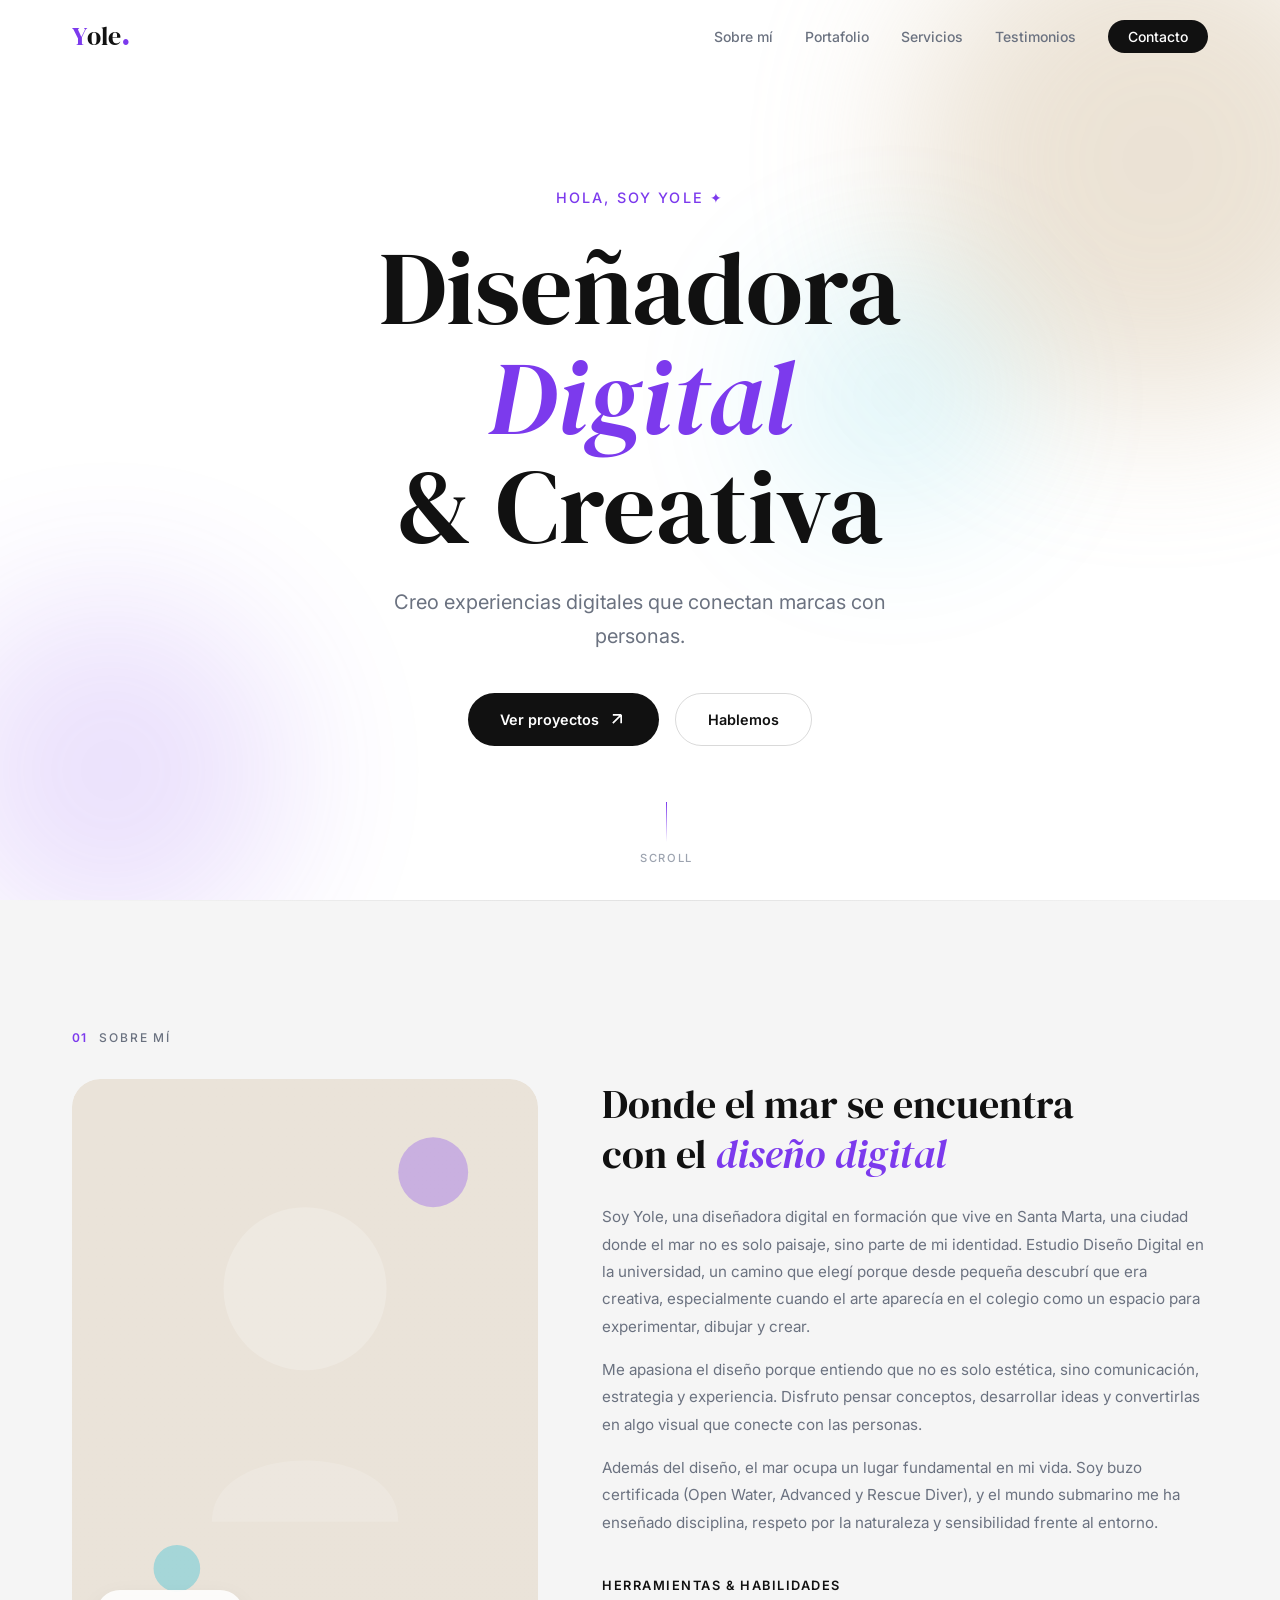
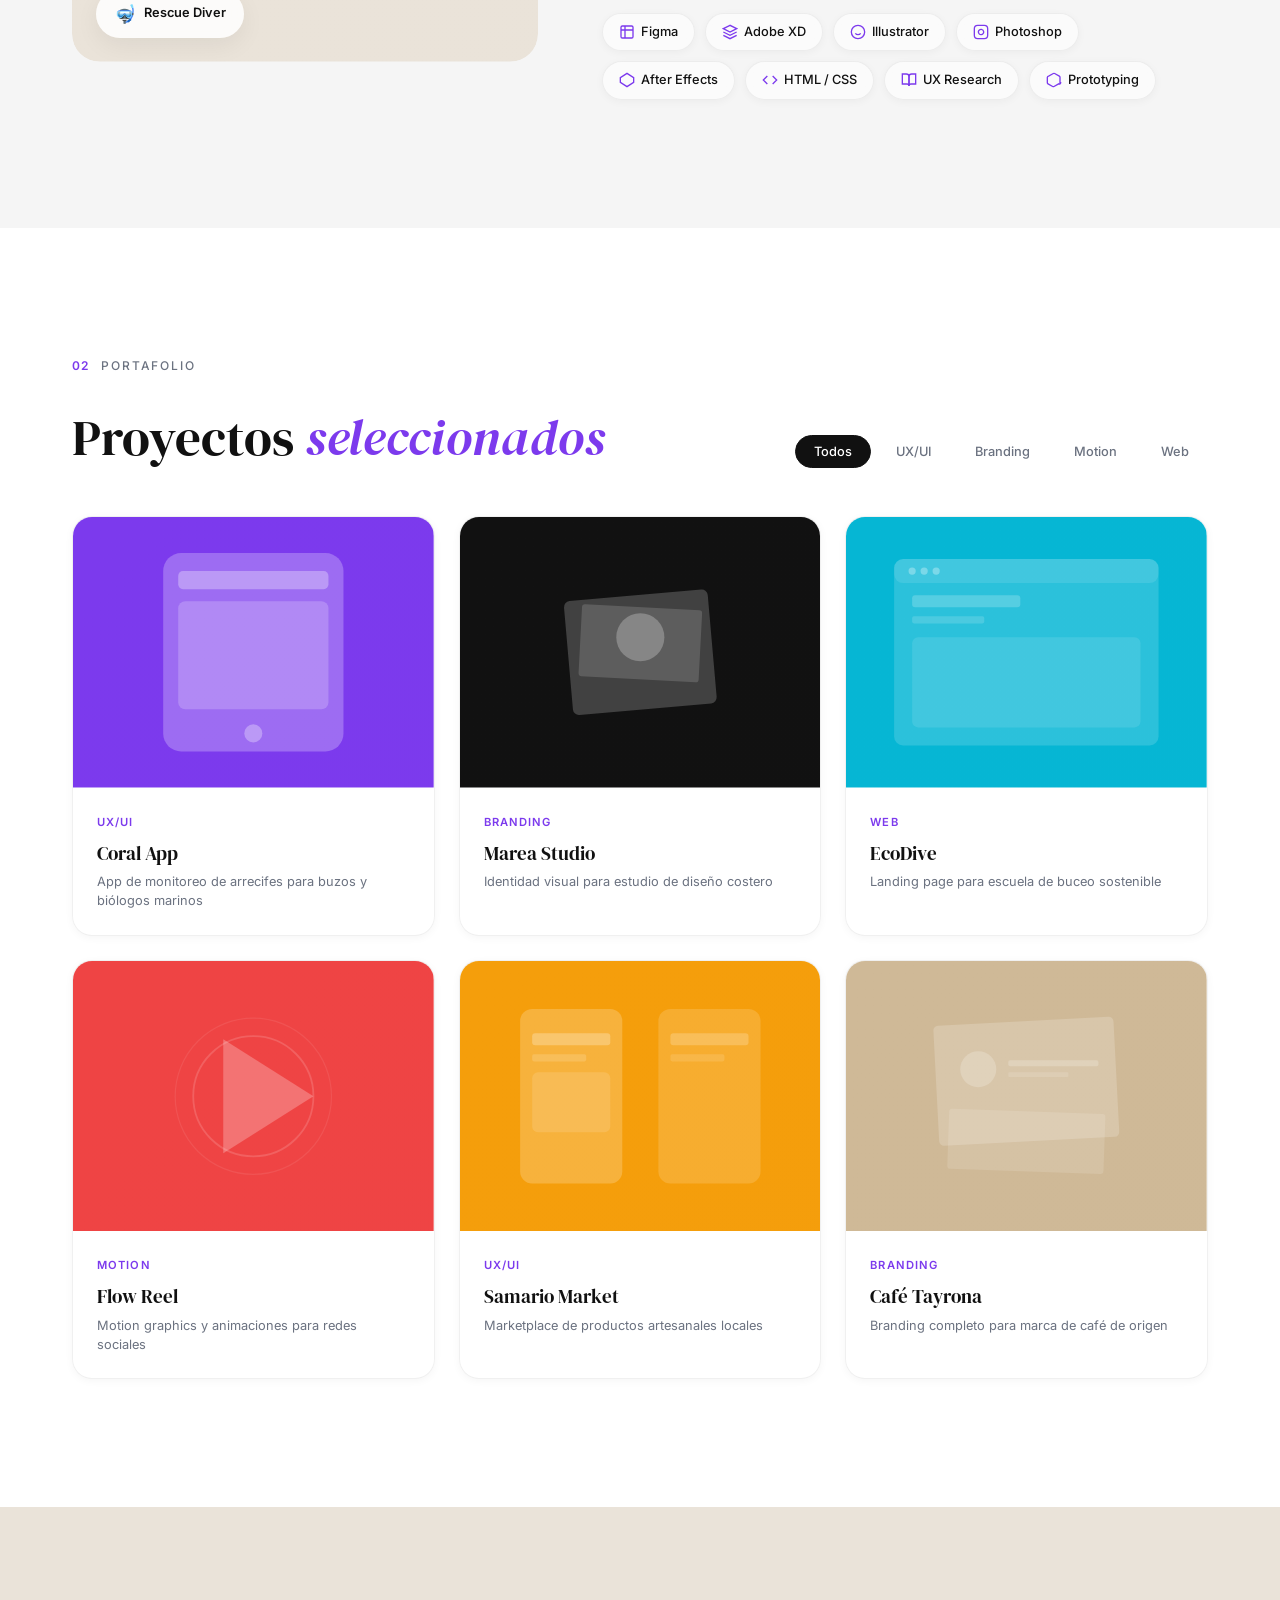
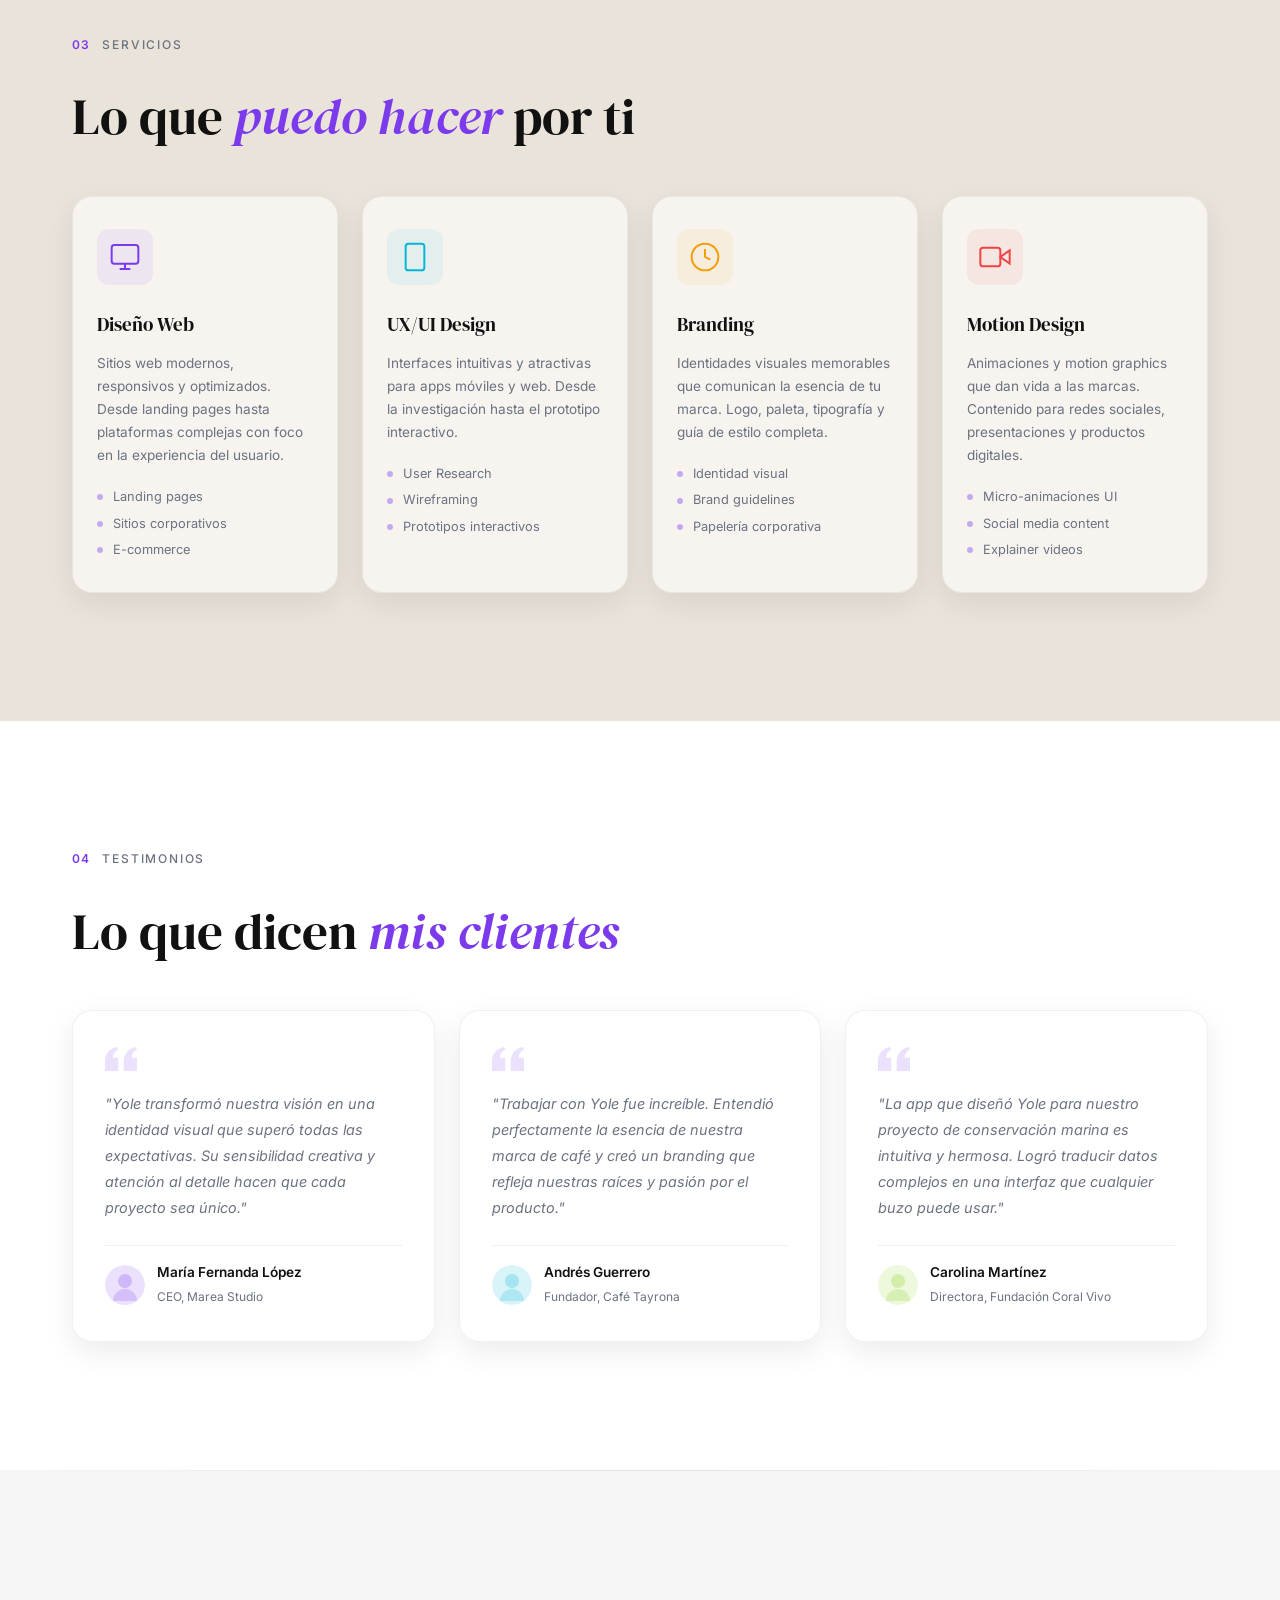
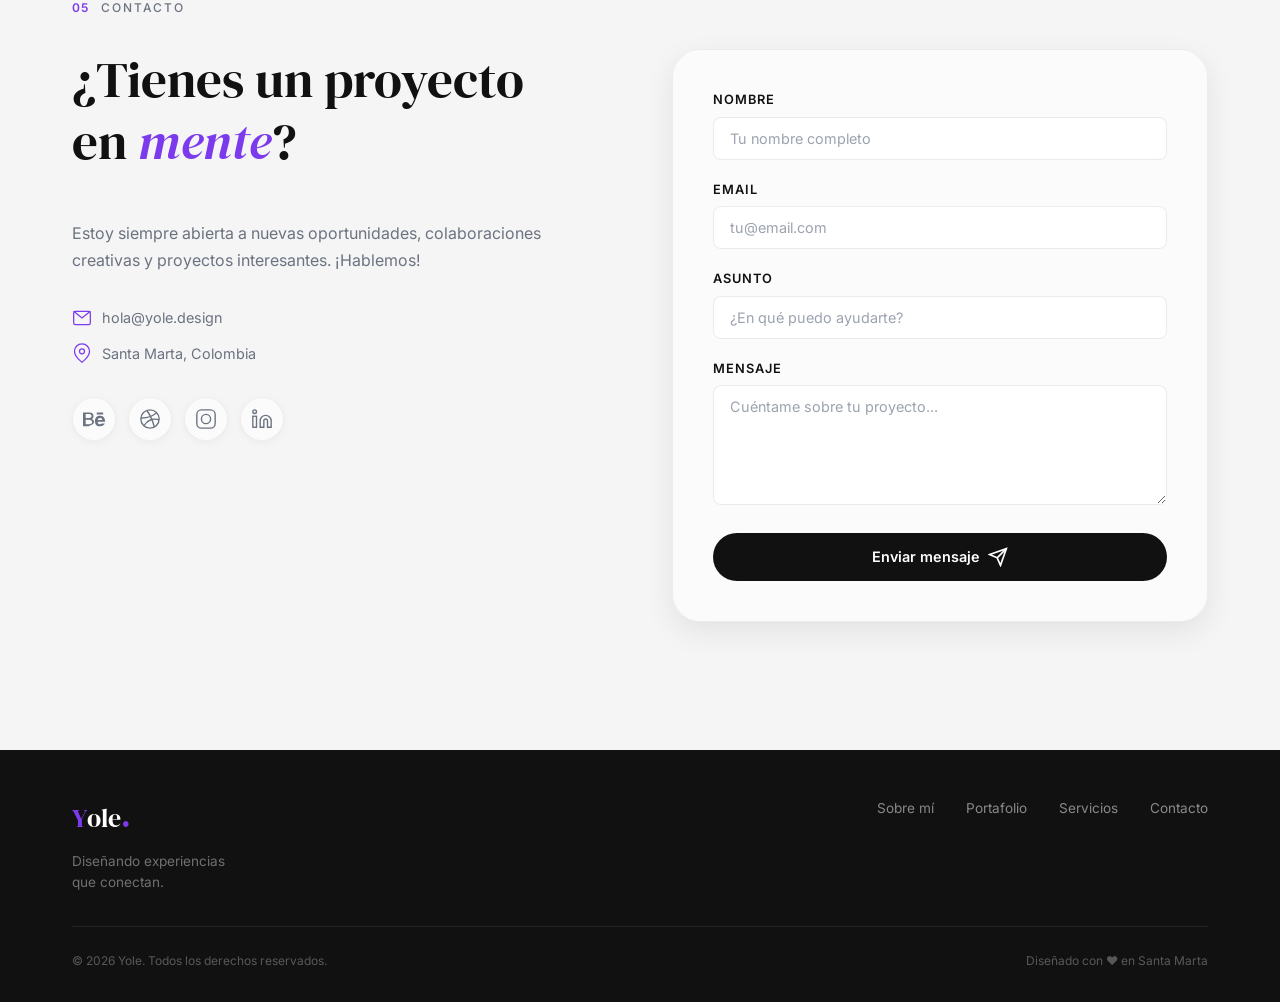
==== portafolio 3/index.html @ dc4aaaba "first commit" ====
<!DOCTYPE html>
<html lang="es">
<head>
  <meta charset="UTF-8" />
  <meta name="viewport" content="width=device-width, initial-scale=1.0" />
  <title>Yole — Diseñadora Digital | Portafolio</title>
  <meta name="description" content="Portafolio de Yole, diseñadora digital especializada en UX/UI, branding, diseño web y productos digitales. Basada en Santa Marta, Colombia." />
  <meta name="keywords" content="diseño digital, UX/UI, branding, diseño web, portafolio, Santa Marta" />
  <meta name="author" content="Yole" />
  <meta property="og:title" content="Yole — Diseñadora Digital" />
  <meta property="og:description" content="Portafolio de diseño digital: UX/UI, branding, web y productos digitales." />
  <meta property="og:type" content="website" />

  <!-- Google Fonts -->
  <link rel="preconnect" href="https://fonts.googleapis.com" />
  <link rel="preconnect" href="https://fonts.gstatic.com" crossorigin />
  <link href="https://fonts.googleapis.com/css2?family=DM+Serif+Display:ital@0;1&family=Inter:wght@300;400;500;600;700&display=swap" rel="stylesheet" />

  <link rel="stylesheet" href="styles.css" />
</head>
<body>

  <!-- ===== NAVBAR ===== -->
  <nav class="navbar" id="navbar">
    <div class="nav-container">
      <a href="#hero" class="nav-logo">
        <span class="logo-y">Y</span><span class="logo-rest">ole</span><span class="logo-dot">.</span>
      </a>
      <ul class="nav-links" id="navLinks">
        <li><a href="#about" class="nav-link" data-section="about">Sobre mí</a></li>
        <li><a href="#portfolio" class="nav-link" data-section="portfolio">Portafolio</a></li>
        <li><a href="#services" class="nav-link" data-section="services">Servicios</a></li>
        <li><a href="#testimonials" class="nav-link" data-section="testimonials">Testimonios</a></li>
        <li><a href="#contact" class="nav-link nav-link--cta" data-section="contact">Contacto</a></li>
      </ul>
      <button class="nav-toggle" id="navToggle" aria-label="Abrir menú">
        <span></span><span></span><span></span>
      </button>
    </div>
  </nav>

  <!-- ===== HERO ===== -->
  <section class="hero" id="hero">
    <div class="hero-bg-shapes">
      <div class="hero-shape hero-shape--1"></div>
      <div class="hero-shape hero-shape--2"></div>
      <div class="hero-shape hero-shape--3"></div>
    </div>
    <div class="hero-content">
      <p class="hero-greeting reveal-up">Hola, soy Yole ✦</p>
      <h1 class="hero-title">
        <span class="hero-line reveal-up" style="--delay: 0.1s">Diseñadora</span>
        <span class="hero-line hero-line--accent reveal-up" style="--delay: 0.25s">Digital</span>
        <span class="hero-line reveal-up" style="--delay: 0.4s">& Creativa</span>
      </h1>
      <p class="hero-tagline reveal-up" style="--delay: 0.55s">Creo experiencias digitales que conectan marcas con personas.</p>
      <div class="hero-actions reveal-up" style="--delay: 0.7s">
        <a href="#portfolio" class="btn btn--primary">
          <span>Ver proyectos</span>
          <svg width="20" height="20" viewBox="0 0 24 24" fill="none" stroke="currentColor" stroke-width="2"><path d="M7 17L17 7M17 7H7M17 7V17"/></svg>
        </a>
        <a href="#contact" class="btn btn--ghost">Hablemos</a>
      </div>
    </div>
    <div class="hero-scroll-indicator reveal-up" style="--delay: 1s">
      <div class="scroll-line"></div>
      <span>Scroll</span>
    </div>
  </section>

  <!-- ===== ABOUT ===== -->
  <section class="about" id="about">
    <div class="container">
      <div class="section-label reveal-up">
        <span class="label-number">01</span>
        <span class="label-text">Sobre mí</span>
      </div>
      <div class="about-grid">
        <div class="about-visual reveal-up">
          <div class="about-image-frame">
            <div class="about-image-placeholder">
              <!-- SVG avatar placeholder -->
              <svg viewBox="0 0 400 500" fill="none" xmlns="http://www.w3.org/2000/svg">
                <rect width="400" height="500" rx="20" fill="url(#aboutGrad)"/>
                <circle cx="200" cy="180" r="70" fill="rgba(255,255,255,0.2)"/>
                <path d="M120 380 C120 310, 280 310, 280 380" fill="rgba(255,255,255,0.15)"/>
                <circle cx="310" cy="80" r="30" fill="rgba(124,58,237,0.3)"/>
                <circle cx="90" cy="420" r="20" fill="rgba(6,182,212,0.3)"/>
                <defs>
                  <linearGradient id="aboutGrad" x1="0" y1="0" x2="400" y2="500">
                    <stop offset="0%" stop-color="#EAE3D9"/>
                    <stop offset="100%" stop-color="#CFB997"/>
                  </linearGradient>
                </defs>
              </svg>
            </div>
            <div class="about-image-badge">
              <span class="badge-icon">🤿</span>
              <span class="badge-text">Rescue Diver</span>
            </div>
          </div>
        </div>
        <div class="about-content">
          <h2 class="about-title reveal-up">
            Donde el mar se encuentra<br/>con el <em>diseño digital</em>
          </h2>
          <div class="about-bio reveal-up">
            <p>Soy Yole, una diseñadora digital en formación que vive en Santa Marta, una ciudad donde el mar no es solo paisaje, sino parte de mi identidad. Estudio Diseño Digital en la universidad, un camino que elegí porque desde pequeña descubrí que era creativa, especialmente cuando el arte aparecía en el colegio como un espacio para experimentar, dibujar y crear.</p>
            <p>Me apasiona el diseño porque entiendo que no es solo estética, sino comunicación, estrategia y experiencia. Disfruto pensar conceptos, desarrollar ideas y convertirlas en algo visual que conecte con las personas.</p>
            <p>Además del diseño, el mar ocupa un lugar fundamental en mi vida. Soy buzo certificada (Open Water, Advanced y Rescue Diver), y el mundo submarino me ha enseñado disciplina, respeto por la naturaleza y sensibilidad frente al entorno.</p>
          </div>
          <div class="about-skills reveal-up">
            <h3 class="skills-title">Herramientas & Habilidades</h3>
            <div class="skills-grid">
              <div class="skill-chip">
                <svg width="18" height="18" viewBox="0 0 24 24" fill="none" stroke="currentColor" stroke-width="2"><rect x="3" y="3" width="18" height="18" rx="2"/><path d="M9 3v18M3 9h18"/></svg>
                Figma
              </div>
              <div class="skill-chip">
                <svg width="18" height="18" viewBox="0 0 24 24" fill="none" stroke="currentColor" stroke-width="2"><path d="M12 2L2 7l10 5 10-5-10-5zM2 17l10 5 10-5M2 12l10 5 10-5"/></svg>
                Adobe XD
              </div>
              <div class="skill-chip">
                <svg width="18" height="18" viewBox="0 0 24 24" fill="none" stroke="currentColor" stroke-width="2"><circle cx="12" cy="12" r="10"/><path d="M8 14s1.5 2 4 2 4-2 4-2"/><line x1="9" y1="9" x2="9.01" y2="9"/><line x1="15" y1="9" x2="15.01" y2="9"/></svg>
                Illustrator
              </div>
              <div class="skill-chip">
                <svg width="18" height="18" viewBox="0 0 24 24" fill="none" stroke="currentColor" stroke-width="2"><rect x="2" y="2" width="20" height="20" rx="5"/><path d="M16 11.37A4 4 0 1112.63 8 4 4 0 0116 11.37z"/></svg>
                Photoshop
              </div>
              <div class="skill-chip">
                <svg width="18" height="18" viewBox="0 0 24 24" fill="none" stroke="currentColor" stroke-width="2"><polygon points="12 2 22 8.5 22 15.5 12 22 2 15.5 2 8.5 12 2"/></svg>
                After Effects
              </div>
              <div class="skill-chip">
                <svg width="18" height="18" viewBox="0 0 24 24" fill="none" stroke="currentColor" stroke-width="2"><polyline points="16 18 22 12 16 6"/><polyline points="8 6 2 12 8 18"/></svg>
                HTML / CSS
              </div>
              <div class="skill-chip">
                <svg width="18" height="18" viewBox="0 0 24 24" fill="none" stroke="currentColor" stroke-width="2"><path d="M2 3h6a4 4 0 014 4v14a3 3 0 00-3-3H2z"/><path d="M22 3h-6a4 4 0 00-4 4v14a3 3 0 013-3h7z"/></svg>
                UX Research
              </div>
              <div class="skill-chip">
                <svg width="18" height="18" viewBox="0 0 24 24" fill="none" stroke="currentColor" stroke-width="2"><path d="M21 16V8a2 2 0 00-1-1.73l-7-4a2 2 0 00-2 0l-7 4A2 2 0 002 8v8a2 2 0 001 1.73l7 4a2 2 0 002 0l7-4A2 2 0 0022 16z"/></svg>
                Prototyping
              </div>
            </div>
          </div>
        </div>
      </div>
    </div>
  </section>

  <!-- ===== PORTFOLIO ===== -->
  <section class="portfolio" id="portfolio">
    <div class="container">
      <div class="section-label reveal-up">
        <span class="label-number">02</span>
        <span class="label-text">Portafolio</span>
      </div>
      <div class="portfolio-header reveal-up">
        <h2 class="section-title">Proyectos <em>seleccionados</em></h2>
        <div class="portfolio-filters">
          <button class="filter-btn active" data-filter="all">Todos</button>
          <button class="filter-btn" data-filter="uxui">UX/UI</button>
          <button class="filter-btn" data-filter="branding">Branding</button>
          <button class="filter-btn" data-filter="motion">Motion</button>
          <button class="filter-btn" data-filter="web">Web</button>
        </div>
      </div>
      <div class="portfolio-grid" id="portfolioGrid">

        <!-- Project 1 -->
        <article class="project-card reveal-up" data-category="uxui">
          <div class="project-thumbnail">
            <svg viewBox="0 0 600 450" fill="none" xmlns="http://www.w3.org/2000/svg" class="project-svg">
              <rect width="600" height="450" fill="url(#p1)"/>
              <rect x="150" y="60" width="300" height="330" rx="30" fill="rgba(255,255,255,0.25)"/>
              <rect x="175" y="90" width="250" height="30" rx="8" fill="rgba(255,255,255,0.3)"/>
              <rect x="175" y="140" width="250" height="180" rx="12" fill="rgba(255,255,255,0.2)"/>
              <circle cx="300" cy="360" r="15" fill="rgba(255,255,255,0.3)"/>
              <defs><linearGradient id="p1" x1="0" y1="0" x2="600" y2="450"><stop offset="0%" stop-color="#7C3AED"/><stop offset="100%" stop-color="#06B6D4"/></linearGradient></defs>
            </svg>
            <div class="project-overlay">
              <a href="#" class="project-cta">
                <span>Ver proyecto</span>
                <svg width="20" height="20" viewBox="0 0 24 24" fill="none" stroke="currentColor" stroke-width="2"><path d="M7 17L17 7M17 7H7M17 7V17"/></svg>
              </a>
            </div>
          </div>
          <div class="project-info">
            <span class="project-category">UX/UI</span>
            <h3 class="project-title">Coral App</h3>
            <p class="project-desc">App de monitoreo de arrecifes para buzos y biólogos marinos</p>
          </div>
        </article>

        <!-- Project 2 -->
        <article class="project-card reveal-up" data-category="branding" style="--delay: 0.1s">
          <div class="project-thumbnail">
            <svg viewBox="0 0 600 450" fill="none" xmlns="http://www.w3.org/2000/svg" class="project-svg">
              <rect width="600" height="450" fill="url(#p2)"/>
              <rect x="180" y="130" width="240" height="190" rx="10" fill="rgba(255,255,255,0.2)" transform="rotate(-5 300 225)"/>
              <rect x="200" y="150" width="200" height="120" rx="5" fill="rgba(255,255,255,0.15)" transform="rotate(3 300 210)"/>
              <circle cx="300" cy="200" r="40" fill="rgba(255,255,255,0.25)"/>
              <defs><linearGradient id="p2" x1="0" y1="0" x2="600" y2="450"><stop offset="0%" stop-color="#111111"/><stop offset="100%" stop-color="#4a3a6b"/></linearGradient></defs>
            </svg>
            <div class="project-overlay">
              <a href="#" class="project-cta">
                <span>Ver proyecto</span>
                <svg width="20" height="20" viewBox="0 0 24 24" fill="none" stroke="currentColor" stroke-width="2"><path d="M7 17L17 7M17 7H7M17 7V17"/></svg>
              </a>
            </div>
          </div>
          <div class="project-info">
            <span class="project-category">Branding</span>
            <h3 class="project-title">Marea Studio</h3>
            <p class="project-desc">Identidad visual para estudio de diseño costero</p>
          </div>
        </article>

        <!-- Project 3 -->
        <article class="project-card reveal-up" data-category="web" style="--delay: 0.2s">
          <div class="project-thumbnail">
            <svg viewBox="0 0 600 450" fill="none" xmlns="http://www.w3.org/2000/svg" class="project-svg">
              <rect width="600" height="450" fill="url(#p3)"/>
              <rect x="80" y="70" width="440" height="310" rx="15" fill="rgba(255,255,255,0.15)"/>
              <rect x="80" y="70" width="440" height="40" rx="15" fill="rgba(255,255,255,0.1)"/>
              <circle cx="110" cy="90" r="6" fill="rgba(255,255,255,0.3)"/>
              <circle cx="130" cy="90" r="6" fill="rgba(255,255,255,0.3)"/>
              <circle cx="150" cy="90" r="6" fill="rgba(255,255,255,0.3)"/>
              <rect x="110" y="130" width="180" height="20" rx="5" fill="rgba(255,255,255,0.2)"/>
              <rect x="110" y="165" width="120" height="12" rx="3" fill="rgba(255,255,255,0.15)"/>
              <rect x="110" y="200" width="380" height="150" rx="10" fill="rgba(255,255,255,0.1)"/>
              <defs><linearGradient id="p3" x1="0" y1="0" x2="600" y2="450"><stop offset="0%" stop-color="#06B6D4"/><stop offset="100%" stop-color="#84CC16"/></linearGradient></defs>
            </svg>
            <div class="project-overlay">
              <a href="#" class="project-cta">
                <span>Ver proyecto</span>
                <svg width="20" height="20" viewBox="0 0 24 24" fill="none" stroke="currentColor" stroke-width="2"><path d="M7 17L17 7M17 7H7M17 7V17"/></svg>
              </a>
            </div>
          </div>
          <div class="project-info">
            <span class="project-category">Web</span>
            <h3 class="project-title">EcoDive</h3>
            <p class="project-desc">Landing page para escuela de buceo sostenible</p>
          </div>
        </article>

        <!-- Project 4 -->
        <article class="project-card reveal-up" data-category="motion">
          <div class="project-thumbnail">
            <svg viewBox="0 0 600 450" fill="none" xmlns="http://www.w3.org/2000/svg" class="project-svg">
              <rect width="600" height="450" fill="url(#p4)"/>
              <polygon points="250,130 250,320 400,225" fill="rgba(255,255,255,0.25)"/>
              <circle cx="300" cy="225" r="100" stroke="rgba(255,255,255,0.15)" stroke-width="3" fill="none"/>
              <circle cx="300" cy="225" r="130" stroke="rgba(255,255,255,0.08)" stroke-width="2" fill="none"/>
              <defs><linearGradient id="p4" x1="0" y1="0" x2="600" y2="450"><stop offset="0%" stop-color="#EF4444"/><stop offset="100%" stop-color="#7C3AED"/></linearGradient></defs>
            </svg>
            <div class="project-overlay">
              <a href="#" class="project-cta">
                <span>Ver proyecto</span>
                <svg width="20" height="20" viewBox="0 0 24 24" fill="none" stroke="currentColor" stroke-width="2"><path d="M7 17L17 7M17 7H7M17 7V17"/></svg>
              </a>
            </div>
          </div>
          <div class="project-info">
            <span class="project-category">Motion</span>
            <h3 class="project-title">Flow Reel</h3>
            <p class="project-desc">Motion graphics y animaciones para redes sociales</p>
          </div>
        </article>

        <!-- Project 5 -->
        <article class="project-card reveal-up" data-category="uxui" style="--delay: 0.1s">
          <div class="project-thumbnail">
            <svg viewBox="0 0 600 450" fill="none" xmlns="http://www.w3.org/2000/svg" class="project-svg">
              <rect width="600" height="450" fill="url(#p5)"/>
              <rect x="100" y="80" width="170" height="290" rx="20" fill="rgba(255,255,255,0.2)"/>
              <rect x="330" y="80" width="170" height="290" rx="20" fill="rgba(255,255,255,0.15)"/>
              <rect x="120" y="120" width="130" height="20" rx="5" fill="rgba(255,255,255,0.25)"/>
              <rect x="120" y="155" width="90" height="12" rx="3" fill="rgba(255,255,255,0.15)"/>
              <rect x="120" y="185" width="130" height="100" rx="10" fill="rgba(255,255,255,0.12)"/>
              <rect x="350" y="120" width="130" height="20" rx="5" fill="rgba(255,255,255,0.2)"/>
              <rect x="350" y="155" width="90" height="12" rx="3" fill="rgba(255,255,255,0.12)"/>
              <defs><linearGradient id="p5" x1="0" y1="0" x2="600" y2="450"><stop offset="0%" stop-color="#F59E0B"/><stop offset="100%" stop-color="#7C3AED"/></linearGradient></defs>
            </svg>
            <div class="project-overlay">
              <a href="#" class="project-cta">
                <span>Ver proyecto</span>
                <svg width="20" height="20" viewBox="0 0 24 24" fill="none" stroke="currentColor" stroke-width="2"><path d="M7 17L17 7M17 7H7M17 7V17"/></svg>
              </a>
            </div>
          </div>
          <div class="project-info">
            <span class="project-category">UX/UI</span>
            <h3 class="project-title">Samario Market</h3>
            <p class="project-desc">Marketplace de productos artesanales locales</p>
          </div>
        </article>

        <!-- Project 6 -->
        <article class="project-card reveal-up" data-category="branding" style="--delay: 0.2s">
          <div class="project-thumbnail">
            <svg viewBox="0 0 600 450" fill="none" xmlns="http://www.w3.org/2000/svg" class="project-svg">
              <rect width="600" height="450" fill="url(#p6)"/>
              <rect x="150" y="100" width="300" height="200" rx="8" fill="rgba(255,255,255,0.18)" transform="rotate(-3 300 200)"/>
              <rect x="170" y="250" width="260" height="100" rx="5" fill="rgba(255,255,255,0.12)" transform="rotate(2 300 300)"/>
              <circle cx="220" cy="180" r="30" fill="rgba(255,255,255,0.2)"/>
              <rect x="270" y="165" width="150" height="10" rx="3" fill="rgba(255,255,255,0.2)"/>
              <rect x="270" y="185" width="100" height="8" rx="2" fill="rgba(255,255,255,0.12)"/>
              <defs><linearGradient id="p6" x1="0" y1="0" x2="600" y2="450"><stop offset="0%" stop-color="#CFB997"/><stop offset="100%" stop-color="#8B6F47"/></linearGradient></defs>
            </svg>
            <div class="project-overlay">
              <a href="#" class="project-cta">
                <span>Ver proyecto</span>
                <svg width="20" height="20" viewBox="0 0 24 24" fill="none" stroke="currentColor" stroke-width="2"><path d="M7 17L17 7M17 7H7M17 7V17"/></svg>
              </a>
            </div>
          </div>
          <div class="project-info">
            <span class="project-category">Branding</span>
            <h3 class="project-title">Café Tayrona</h3>
            <p class="project-desc">Branding completo para marca de café de origen</p>
          </div>
        </article>

      </div>
    </div>
  </section>

  <!-- ===== SERVICES ===== -->
  <section class="services" id="services">
    <div class="container">
      <div class="section-label reveal-up">
        <span class="label-number">03</span>
        <span class="label-text">Servicios</span>
      </div>
      <h2 class="section-title reveal-up">Lo que <em>puedo hacer</em> por ti</h2>
      <div class="services-grid">

        <div class="service-card reveal-up">
          <div class="service-icon">
            <svg width="32" height="32" viewBox="0 0 24 24" fill="none" stroke="currentColor" stroke-width="1.5">
              <rect x="2" y="3" width="20" height="14" rx="2"/>
              <path d="M8 21h8M12 17v4"/>
            </svg>
          </div>
          <h3 class="service-title">Diseño Web</h3>
          <p class="service-desc">Sitios web modernos, responsivos y optimizados. Desde landing pages hasta plataformas complejas con foco en la experiencia del usuario.</p>
          <ul class="service-list">
            <li>Landing pages</li>
            <li>Sitios corporativos</li>
            <li>E-commerce</li>
          </ul>
        </div>

        <div class="service-card reveal-up" style="--delay: 0.1s">
          <div class="service-icon service-icon--accent2">
            <svg width="32" height="32" viewBox="0 0 24 24" fill="none" stroke="currentColor" stroke-width="1.5">
              <rect x="5" y="2" width="14" height="20" rx="2"/>
              <line x1="12" y1="18" x2="12.01" y2="18"/>
            </svg>
          </div>
          <h3 class="service-title">UX/UI Design</h3>
          <p class="service-desc">Interfaces intuitivas y atractivas para apps móviles y web. Desde la investigación hasta el prototipo interactivo.</p>
          <ul class="service-list">
            <li>User Research</li>
            <li>Wireframing</li>
            <li>Prototipos interactivos</li>
          </ul>
        </div>

        <div class="service-card reveal-up" style="--delay: 0.2s">
          <div class="service-icon service-icon--accent3">
            <svg width="32" height="32" viewBox="0 0 24 24" fill="none" stroke="currentColor" stroke-width="1.5">
              <circle cx="12" cy="12" r="10"/>
              <path d="M12 6v6l4 2"/>
            </svg>
          </div>
          <h3 class="service-title">Branding</h3>
          <p class="service-desc">Identidades visuales memorables que comunican la esencia de tu marca. Logo, paleta, tipografía y guía de estilo completa.</p>
          <ul class="service-list">
            <li>Identidad visual</li>
            <li>Brand guidelines</li>
            <li>Papelería corporativa</li>
          </ul>
        </div>

        <div class="service-card reveal-up" style="--delay: 0.3s">
          <div class="service-icon service-icon--accent4">
            <svg width="32" height="32" viewBox="0 0 24 24" fill="none" stroke="currentColor" stroke-width="1.5">
              <polygon points="23 7 16 12 23 17 23 7"/>
              <rect x="1" y="5" width="15" height="14" rx="2"/>
            </svg>
          </div>
          <h3 class="service-title">Motion Design</h3>
          <p class="service-desc">Animaciones y motion graphics que dan vida a las marcas. Contenido para redes sociales, presentaciones y productos digitales.</p>
          <ul class="service-list">
            <li>Micro-animaciones UI</li>
            <li>Social media content</li>
            <li>Explainer videos</li>
          </ul>
        </div>

      </div>
    </div>
  </section>

  <!-- ===== TESTIMONIALS ===== -->
  <section class="testimonials" id="testimonials">
    <div class="container">
      <div class="section-label reveal-up">
        <span class="label-number">04</span>
        <span class="label-text">Testimonios</span>
      </div>
      <h2 class="section-title reveal-up">Lo que dicen <em>mis clientes</em></h2>
      <div class="testimonials-grid">

        <div class="testimonial-card reveal-up">
          <div class="testimonial-quote">
            <svg width="32" height="32" viewBox="0 0 24 24" fill="currentColor" opacity="0.15"><path d="M14.017 21v-7.391c0-5.704 3.731-9.57 8.983-10.609l.995 2.151c-2.432.917-3.995 3.638-3.995 5.849h4v10h-9.983zm-14.017 0v-7.391c0-5.704 3.748-9.57 9-10.609l.996 2.151c-2.433.917-3.996 3.638-3.996 5.849h3.983v10h-9.983z"/></svg>
          </div>
          <p class="testimonial-text">"Yole transformó nuestra visión en una identidad visual que superó todas las expectativas. Su sensibilidad creativa y atención al detalle hacen que cada proyecto sea único."</p>
          <div class="testimonial-author">
            <div class="author-avatar">
              <svg viewBox="0 0 40 40" fill="none"><circle cx="20" cy="20" r="20" fill="#7C3AED" opacity="0.15"/><circle cx="20" cy="16" r="7" fill="#7C3AED" opacity="0.25"/><path d="M8 36c0-6.627 5.373-12 12-12s12 5.373 12 12" fill="#7C3AED" opacity="0.2"/></svg>
            </div>
            <div class="author-info">
              <span class="author-name">María Fernanda López</span>
              <span class="author-role">CEO, Marea Studio</span>
            </div>
          </div>
        </div>

        <div class="testimonial-card reveal-up" style="--delay: 0.1s">
          <div class="testimonial-quote">
            <svg width="32" height="32" viewBox="0 0 24 24" fill="currentColor" opacity="0.15"><path d="M14.017 21v-7.391c0-5.704 3.731-9.57 8.983-10.609l.995 2.151c-2.432.917-3.995 3.638-3.995 5.849h4v10h-9.983zm-14.017 0v-7.391c0-5.704 3.748-9.57 9-10.609l.996 2.151c-2.433.917-3.996 3.638-3.996 5.849h3.983v10h-9.983z"/></svg>
          </div>
          <p class="testimonial-text">"Trabajar con Yole fue increíble. Entendió perfectamente la esencia de nuestra marca de café y creó un branding que refleja nuestras raíces y pasión por el producto."</p>
          <div class="testimonial-author">
            <div class="author-avatar">
              <svg viewBox="0 0 40 40" fill="none"><circle cx="20" cy="20" r="20" fill="#06B6D4" opacity="0.15"/><circle cx="20" cy="16" r="7" fill="#06B6D4" opacity="0.25"/><path d="M8 36c0-6.627 5.373-12 12-12s12 5.373 12 12" fill="#06B6D4" opacity="0.2"/></svg>
            </div>
            <div class="author-info">
              <span class="author-name">Andrés Guerrero</span>
              <span class="author-role">Fundador, Café Tayrona</span>
            </div>
          </div>
        </div>

        <div class="testimonial-card reveal-up" style="--delay: 0.2s">
          <div class="testimonial-quote">
            <svg width="32" height="32" viewBox="0 0 24 24" fill="currentColor" opacity="0.15"><path d="M14.017 21v-7.391c0-5.704 3.731-9.57 8.983-10.609l.995 2.151c-2.432.917-3.995 3.638-3.995 5.849h4v10h-9.983zm-14.017 0v-7.391c0-5.704 3.748-9.57 9-10.609l.996 2.151c-2.433.917-3.996 3.638-3.996 5.849h3.983v10h-9.983z"/></svg>
          </div>
          <p class="testimonial-text">"La app que diseñó Yole para nuestro proyecto de conservación marina es intuitiva y hermosa. Logró traducir datos complejos en una interfaz que cualquier buzo puede usar."</p>
          <div class="testimonial-author">
            <div class="author-avatar">
              <svg viewBox="0 0 40 40" fill="none"><circle cx="20" cy="20" r="20" fill="#84CC16" opacity="0.15"/><circle cx="20" cy="16" r="7" fill="#84CC16" opacity="0.25"/><path d="M8 36c0-6.627 5.373-12 12-12s12 5.373 12 12" fill="#84CC16" opacity="0.2"/></svg>
            </div>
            <div class="author-info">
              <span class="author-name">Carolina Martínez</span>
              <span class="author-role">Directora, Fundación Coral Vivo</span>
            </div>
          </div>
        </div>

      </div>
    </div>
  </section>

  <!-- ===== CONTACT ===== -->
  <section class="contact" id="contact">
    <div class="container">
      <div class="section-label reveal-up">
        <span class="label-number">05</span>
        <span class="label-text">Contacto</span>
      </div>
      <div class="contact-grid">
        <div class="contact-info reveal-up">
          <h2 class="section-title">¿Tienes un proyecto<br/>en <em>mente</em>?</h2>
          <p class="contact-desc">Estoy siempre abierta a nuevas oportunidades, colaboraciones creativas y proyectos interesantes. ¡Hablemos!</p>
          <div class="contact-details">
            <a href="mailto:hola@yole.design" class="contact-link">
              <svg width="20" height="20" viewBox="0 0 24 24" fill="none" stroke="currentColor" stroke-width="1.5"><rect x="2" y="4" width="20" height="16" rx="2"/><path d="M22 4l-10 8L2 4"/></svg>
              hola@yole.design
            </a>
            <a href="#" class="contact-link">
              <svg width="20" height="20" viewBox="0 0 24 24" fill="none" stroke="currentColor" stroke-width="1.5"><path d="M21 10c0 7-9 13-9 13s-9-6-9-13a9 9 0 0118 0z"/><circle cx="12" cy="10" r="3"/></svg>
              Santa Marta, Colombia
            </a>
          </div>
          <div class="social-links">
            <!-- Behance -->
            <a href="#" class="social-link" aria-label="Behance">
              <svg width="22" height="22" viewBox="0 0 24 24" fill="currentColor"><path d="M22 7h-7V5h7v2zm1.726 10c-.442 1.297-2.029 3-5.101 3-3.074 0-5.564-1.729-5.564-5.675 0-3.91 2.325-5.92 5.466-5.92 3.082 0 4.964 1.782 5.375 4.426.078.506.109 1.188.095 2.14H15.97c.13 3.211 3.483 3.312 4.588 2.029h3.168zm-7.686-4h4.965c-.105-1.547-1.136-2.219-2.477-2.219-1.466 0-2.277.768-2.488 2.219zm-9.574 6.988H0V5.021h6.953c5.476.081 5.58 5.444 2.72 6.906 3.461 1.26 3.577 6.053-2.207 7.061zM2.914 11.01h3.7c3.752 0 3.631-4.463.143-4.463H2.914v4.463zm0 6.777h4.011c4.24 0 4.109-5.055-.143-5.055H2.914v5.055z"/></svg>
            </a>
            <!-- Dribbble -->
            <a href="#" class="social-link" aria-label="Dribbble">
              <svg width="22" height="22" viewBox="0 0 24 24" fill="none" stroke="currentColor" stroke-width="1.5"><circle cx="12" cy="12" r="10"/><path d="M8.56 2.75c4.37 6.03 6.02 9.42 8.03 17.72m2.54-15.38c-3.72 4.35-8.94 5.66-16.88 5.85m19.5 1.9c-3.5-.93-6.63-.82-8.94 0-2.58.92-5.01 2.86-7.44 6.32"/></svg>
            </a>
            <!-- Instagram -->
            <a href="#" class="social-link" aria-label="Instagram">
              <svg width="22" height="22" viewBox="0 0 24 24" fill="none" stroke="currentColor" stroke-width="1.5"><rect x="2" y="2" width="20" height="20" rx="5"/><circle cx="12" cy="12" r="5"/><line x1="17.5" y1="6.5" x2="17.51" y2="6.5"/></svg>
            </a>
            <!-- LinkedIn -->
            <a href="#" class="social-link" aria-label="LinkedIn">
              <svg width="22" height="22" viewBox="0 0 24 24" fill="none" stroke="currentColor" stroke-width="1.5"><path d="M16 8a6 6 0 016 6v7h-4v-7a2 2 0 00-2-2 2 2 0 00-2 2v7h-4v-7a6 6 0 016-6z"/><rect x="2" y="9" width="4" height="12"/><circle cx="4" cy="4" r="2"/></svg>
            </a>
          </div>
        </div>
        <form class="contact-form reveal-up" id="contactForm" style="--delay: 0.15s">
          <div class="form-group">
            <label for="formName" class="form-label">Nombre</label>
            <input type="text" id="formName" class="form-input" placeholder="Tu nombre completo" required />
          </div>
          <div class="form-group">
            <label for="formEmail" class="form-label">Email</label>
            <input type="email" id="formEmail" class="form-input" placeholder="tu@email.com" required />
          </div>
          <div class="form-group">
            <label for="formSubject" class="form-label">Asunto</label>
            <input type="text" id="formSubject" class="form-input" placeholder="¿En qué puedo ayudarte?" />
          </div>
          <div class="form-group">
            <label for="formMessage" class="form-label">Mensaje</label>
            <textarea id="formMessage" class="form-input form-textarea" placeholder="Cuéntame sobre tu proyecto..." rows="5" required></textarea>
          </div>
          <button type="submit" class="btn btn--primary btn--full">
            <span>Enviar mensaje</span>
            <svg width="20" height="20" viewBox="0 0 24 24" fill="none" stroke="currentColor" stroke-width="2"><line x1="22" y1="2" x2="11" y2="13"/><polygon points="22 2 15 22 11 13 2 9 22 2"/></svg>
          </button>
        </form>
      </div>
    </div>
  </section>

  <!-- ===== FOOTER ===== -->
  <footer class="footer">
    <div class="container">
      <div class="footer-content">
        <div class="footer-brand">
          <a href="#hero" class="nav-logo">
            <span class="logo-y">Y</span><span class="logo-rest">ole</span><span class="logo-dot">.</span>
          </a>
          <p class="footer-tagline">Diseñando experiencias<br/>que conectan.</p>
        </div>
        <div class="footer-nav">
          <a href="#about">Sobre mí</a>
          <a href="#portfolio">Portafolio</a>
          <a href="#services">Servicios</a>
          <a href="#contact">Contacto</a>
        </div>
      </div>
      <div class="footer-bottom">
        <p>&copy; 2026 Yole. Todos los derechos reservados.</p>
        <p>Diseñado con ♥ en Santa Marta</p>
      </div>
    </div>
  </footer>

  <script src="script.js"></script>
</body>
</html>
---- portafolio 3/styles.css ----
/* ============================================================
   YOLE — Portfolio CSS
   Premium light-mode design with deep beige base
   ============================================================ */

/* ── CSS Custom Properties (Design Tokens) ── */
:root {
  /* Colors — Base */
  --bg-primary: #FFFFFF;
  --bg-secondary: #F5F5F5;
  --bg-beige: #EAE3D9;
  --bg-beige-deep: #CFB997;

  /* Colors — Text */
  --text-primary: #111111;
  --text-secondary: #6B7280;
  --text-light: #9CA3AF;

  /* Colors — Accents */
  --accent-violet: #7C3AED;
  --accent-violet-light: rgba(124, 58, 237, 0.08);
  --accent-violet-medium: rgba(124, 58, 237, 0.15);
  --accent-cyan: #06B6D4;
  --accent-lime: #84CC16;

  /* Glassmorphism */
  --glass-bg: rgba(255, 255, 255, 0.6);
  --glass-blur: blur(10px);
  --glass-border: 1px solid rgba(0, 0, 0, 0.06);
  --glass-shadow: 0 10px 30px rgba(0, 0, 0, 0.08);

  /* Shadows */
  --shadow-sm: 0 2px 8px rgba(0, 0, 0, 0.04);
  --shadow-md: 0 8px 24px rgba(0, 0, 0, 0.06);
  --shadow-lg: 0 20px 50px rgba(0, 0, 0, 0.1);
  --shadow-xl: 0 30px 80px rgba(0, 0, 0, 0.12);

  /* Typography */
  --font-serif: 'DM Serif Display', Georgia, serif;
  --font-sans: 'Inter', -apple-system, BlinkMacSystemFont, 'Segoe UI', sans-serif;

  /* Spacing */
  --section-padding: clamp(4rem, 10vw, 8rem);
  --container-max: 1200px;
  --container-padding: clamp(1.25rem, 4vw, 2rem);

  /* Transitions */
  --ease-out-expo: cubic-bezier(0.16, 1, 0.3, 1);
  --ease-out-quint: cubic-bezier(0.22, 1, 0.36, 1);
  --transition-fast: 250ms var(--ease-out-expo);
  --transition-medium: 500ms var(--ease-out-expo);
  --transition-slow: 800ms var(--ease-out-expo);

  /* Border Radius */
  --radius-sm: 8px;
  --radius-md: 12px;
  --radius-lg: 20px;
  --radius-xl: 28px;
}

/* ── Reset & Base ── */
*,
*::before,
*::after {
  margin: 0;
  padding: 0;
  box-sizing: border-box;
}

html {
  scroll-behavior: smooth;
  -webkit-font-smoothing: antialiased;
  -moz-osx-font-smoothing: grayscale;
  font-size: 16px;
}

body {
  font-family: var(--font-sans);
  color: var(--text-primary);
  background-color: var(--bg-primary);
  line-height: 1.6;
  overflow-x: hidden;
}

img,
svg {
  display: block;
  max-width: 100%;
}

a {
  text-decoration: none;
  color: inherit;
}

ul,
ol {
  list-style: none;
}

button {
  cursor: pointer;
  border: none;
  background: none;
  font-family: inherit;
}

input,
textarea {
  font-family: inherit;
}

/* ── Utilities ── */
.container {
  max-width: var(--container-max);
  margin: 0 auto;
  padding: 0 var(--container-padding);
}

/* ── Reveal Animation ── */
.reveal-up {
  opacity: 0;
  transform: translateY(40px);
  transition: opacity 0.8s var(--ease-out-expo),
    transform 0.8s var(--ease-out-expo);
  transition-delay: var(--delay, 0s);
}

.reveal-up.is-visible {
  opacity: 1;
  transform: translateY(0);
}

/* ── Section Label ── */
.section-label {
  display: flex;
  align-items: center;
  gap: 12px;
  margin-bottom: 2rem;
}

.label-number {
  font-family: var(--font-sans);
  font-size: 0.75rem;
  font-weight: 600;
  color: var(--accent-violet);
  letter-spacing: 0.1em;
}

.label-text {
  font-family: var(--font-sans);
  font-size: 0.75rem;
  font-weight: 500;
  color: var(--text-secondary);
  text-transform: uppercase;
  letter-spacing: 0.15em;
}

.section-title {
  font-family: var(--font-serif);
  font-size: clamp(2rem, 5vw, 3.2rem);
  font-weight: 400;
  line-height: 1.2;
  color: var(--text-primary);
  margin-bottom: 3rem;
}

.section-title em {
  font-family: var(--font-serif);
  font-style: italic;
  color: var(--accent-violet);
}

/* ============================================================
   NAVBAR
   ============================================================ */
.navbar {
  position: fixed;
  top: 0;
  left: 0;
  width: 100%;
  z-index: 1000;
  padding: 1rem 0;
  transition: all var(--transition-medium);
}

.navbar.is-scrolled {
  background: rgba(255, 255, 255, 0.85);
  backdrop-filter: blur(20px);
  -webkit-backdrop-filter: blur(20px);
  border-bottom: 1px solid rgba(0, 0, 0, 0.05);
  padding: 0.7rem 0;
}

.nav-container {
  max-width: var(--container-max);
  margin: 0 auto;
  padding: 0 var(--container-padding);
  display: flex;
  align-items: center;
  justify-content: space-between;
}

.nav-logo {
  font-family: var(--font-serif);
  font-size: 1.6rem;
  display: flex;
  align-items: baseline;
  transition: transform var(--transition-fast);
}

.nav-logo:hover {
  transform: scale(1.05);
}

.logo-y {
  color: var(--accent-violet);
  font-weight: 400;
}

.logo-rest {
  color: var(--text-primary);
}

.logo-dot {
  color: var(--accent-violet);
  font-size: 2rem;
  line-height: 0;
}

.nav-links {
  display: flex;
  align-items: center;
  gap: 2rem;
}

.nav-link {
  font-size: 0.875rem;
  font-weight: 500;
  color: var(--text-secondary);
  position: relative;
  padding: 4px 0;
  transition: color var(--transition-fast);
}

.nav-link::after {
  content: '';
  position: absolute;
  bottom: -2px;
  left: 0;
  width: 0;
  height: 2px;
  background: var(--accent-violet);
  border-radius: 1px;
  transition: width var(--transition-fast);
}

.nav-link:hover,
.nav-link.active {
  color: var(--text-primary);
}

.nav-link:hover::after,
.nav-link.active::after {
  width: 100%;
}

.nav-link--cta {
  background: var(--text-primary);
  color: var(--bg-primary) !important;
  padding: 8px 20px !important;
  border-radius: 100px;
  font-weight: 500;
  transition: all var(--transition-fast);
}

.nav-link--cta::after {
  display: none;
}

.nav-link--cta:hover {
  background: var(--accent-violet);
  transform: translateY(-2px);
  box-shadow: 0 4px 15px rgba(124, 58, 237, 0.3);
}

/* Mobile Toggle */
.nav-toggle {
  display: none;
  flex-direction: column;
  gap: 5px;
  width: 28px;
  padding: 4px 0;
  z-index: 1001;
}

.nav-toggle span {
  display: block;
  width: 100%;
  height: 2px;
  background: var(--text-primary);
  border-radius: 2px;
  transition: all var(--transition-fast);
  transform-origin: center;
}

.nav-toggle.is-active span:nth-child(1) {
  transform: translateY(7px) rotate(45deg);
}

.nav-toggle.is-active span:nth-child(2) {
  opacity: 0;
  transform: scaleX(0);
}

.nav-toggle.is-active span:nth-child(3) {
  transform: translateY(-7px) rotate(-45deg);
}

/* ============================================================
   HERO
   ============================================================ */
.hero {
  min-height: 100vh;
  display: flex;
  flex-direction: column;
  justify-content: center;
  align-items: center;
  text-align: center;
  position: relative;
  overflow: hidden;
  padding: 6rem var(--container-padding) 4rem;
  background: var(--bg-primary);
}

.hero-bg-shapes {
  position: absolute;
  top: 0;
  left: 0;
  width: 100%;
  height: 100%;
  pointer-events: none;
  overflow: hidden;
  z-index: 0;
  clip-path: inset(0);
}

.hero-shape {
  position: absolute;
  border-radius: 50%;
  filter: blur(80px);
  opacity: 0.4;
}

.hero-shape--1 {
  width: 500px;
  height: 500px;
  background: var(--bg-beige-deep);
  top: -10%;
  right: -10%;
  animation: float 20s ease-in-out infinite;
}

.hero-shape--2 {
  width: 350px;
  height: 350px;
  background: var(--accent-violet);
  bottom: -5%;
  left: -5%;
  opacity: 0.15;
  animation: float 25s ease-in-out infinite reverse;
}

.hero-shape--3 {
  width: 250px;
  height: 250px;
  background: var(--accent-cyan);
  top: 30%;
  left: 60%;
  opacity: 0.12;
  animation: float 18s ease-in-out infinite 3s;
}

@keyframes float {

  0%,
  100% {
    transform: translate(0, 0) scale(1);
  }

  25% {
    transform: translate(30px, -40px) scale(1.05);
  }

  50% {
    transform: translate(-20px, 20px) scale(0.95);
  }

  75% {
    transform: translate(15px, 30px) scale(1.02);
  }
}

.hero-content {
  position: relative;
  z-index: 2;
  max-width: 800px;
}

.hero-greeting {
  font-size: 0.9rem;
  font-weight: 500;
  color: var(--accent-violet);
  letter-spacing: 0.15em;
  text-transform: uppercase;
  margin-bottom: 1.5rem;
}

.hero-title {
  font-family: var(--font-serif);
  font-size: clamp(3rem, 10vw, 6.5rem);
  font-weight: 400;
  line-height: 1.05;
  margin-bottom: 1.5rem;
}

.hero-line {
  display: block;
}

.hero-line--accent {
  color: var(--accent-violet);
  font-style: italic;
}

.hero-tagline {
  font-size: clamp(1rem, 2.5vw, 1.25rem);
  color: var(--text-secondary);
  font-weight: 400;
  max-width: 500px;
  margin: 0 auto 2.5rem;
  line-height: 1.7;
}

.hero-actions {
  display: flex;
  gap: 1rem;
  justify-content: center;
  flex-wrap: wrap;
}

/* Buttons */
.btn {
  display: inline-flex;
  align-items: center;
  gap: 8px;
  padding: 14px 32px;
  border-radius: 100px;
  font-size: 0.9rem;
  font-weight: 600;
  transition: all var(--transition-fast);
  position: relative;
  overflow: hidden;
}

.btn--primary {
  background: var(--text-primary);
  color: var(--bg-primary);
}

.btn--primary:hover {
  background: var(--accent-violet);
  transform: translateY(-3px);
  box-shadow: 0 10px 30px rgba(124, 58, 237, 0.3);
}

.btn--ghost {
  background: transparent;
  color: var(--text-primary);
  border: 1.5px solid rgba(0, 0, 0, 0.15);
}

.btn--ghost:hover {
  border-color: var(--accent-violet);
  color: var(--accent-violet);
  transform: translateY(-3px);
}

.btn--full {
  width: 100%;
  justify-content: center;
}

/* Scroll Indicator */
.hero-scroll-indicator {
  position: absolute;
  bottom: 2rem;
  left: 50%;
  transform: translateX(-50%);
  display: flex;
  flex-direction: column;
  align-items: center;
  gap: 8px;
  z-index: 2;
}

.hero-scroll-indicator span {
  font-size: 0.7rem;
  font-weight: 500;
  letter-spacing: 0.15em;
  text-transform: uppercase;
  color: var(--text-light);
}

.scroll-line {
  width: 1px;
  height: 40px;
  background: linear-gradient(to bottom, var(--accent-violet), transparent);
  animation: scrollPulse 2s ease-in-out infinite;
}

@keyframes scrollPulse {

  0%,
  100% {
    opacity: 0.3;
    transform: scaleY(0.6);
  }

  50% {
    opacity: 1;
    transform: scaleY(1);
  }
}

/* ============================================================
   ABOUT
   ============================================================ */
.about {
  padding: var(--section-padding) 0;
  background: var(--bg-secondary);
  position: relative;
  z-index: 1;
}

.about::before {
  content: '';
  position: absolute;
  top: 0;
  left: 0;
  width: 100%;
  height: 1px;
  background: linear-gradient(to right, transparent, rgba(0, 0, 0, 0.08), transparent);
}

.about-grid {
  display: grid;
  grid-template-columns: 1fr 1.3fr;
  gap: 4rem;
  align-items: start;
}

.about-image-frame {
  position: relative;
  border-radius: var(--radius-xl);
  overflow: hidden;
}

.about-image-placeholder {
  border-radius: var(--radius-xl);
  overflow: hidden;
  aspect-ratio: 4/5;
}

.about-image-placeholder svg {
  width: 100%;
  height: 100%;
  object-fit: cover;
}

.about-image-badge {
  position: absolute;
  bottom: 1.5rem;
  left: 1.5rem;
  background: rgba(255, 255, 255, 0.85);
  backdrop-filter: blur(10px);
  -webkit-backdrop-filter: blur(10px);
  padding: 10px 18px;
  border-radius: 100px;
  display: flex;
  align-items: center;
  gap: 8px;
  font-size: 0.8rem;
  font-weight: 600;
  color: var(--text-primary);
  box-shadow: var(--shadow-md);
}

.badge-icon {
  font-size: 1.1rem;
}

.about-title {
  font-family: var(--font-serif);
  font-size: clamp(1.8rem, 4vw, 2.5rem);
  font-weight: 400;
  line-height: 1.25;
  margin-bottom: 1.5rem;
}

.about-title em {
  font-family: var(--font-serif);
  font-style: italic;
  color: var(--accent-violet);
}

.about-bio p {
  color: var(--text-secondary);
  font-size: 0.95rem;
  line-height: 1.8;
  margin-bottom: 1rem;
}

.about-bio p:last-child {
  margin-bottom: 0;
}

.about-skills {
  margin-top: 2.5rem;
}

.skills-title {
  font-family: var(--font-sans);
  font-size: 0.8rem;
  font-weight: 600;
  text-transform: uppercase;
  letter-spacing: 0.12em;
  color: var(--text-primary);
  margin-bottom: 1rem;
}

.skills-grid {
  display: flex;
  flex-wrap: wrap;
  gap: 10px;
}

.skill-chip {
  display: inline-flex;
  align-items: center;
  gap: 6px;
  padding: 8px 16px;
  background: var(--glass-bg);
  backdrop-filter: var(--glass-blur);
  -webkit-backdrop-filter: var(--glass-blur);
  border: var(--glass-border);
  border-radius: 100px;
  font-size: 0.8rem;
  font-weight: 500;
  color: var(--text-primary);
  transition: all var(--transition-fast);
  box-shadow: var(--shadow-sm);
}

.skill-chip svg {
  width: 16px;
  height: 16px;
  color: var(--accent-violet);
  flex-shrink: 0;
}

.skill-chip:hover {
  background: var(--accent-violet-light);
  border-color: rgba(124, 58, 237, 0.15);
  transform: translateY(-2px);
  box-shadow: var(--shadow-md);
}

/* ============================================================
   PORTFOLIO
   ============================================================ */
.portfolio {
  padding: var(--section-padding) 0;
  background: var(--bg-primary);
  position: relative;
  z-index: 1;
}

.portfolio-header {
  display: flex;
  justify-content: space-between;
  align-items: flex-end;
  flex-wrap: wrap;
  gap: 1.5rem;
  margin-bottom: 3rem;
}

.portfolio-header .section-title {
  margin-bottom: 0;
}

.portfolio-filters {
  display: flex;
  gap: 6px;
  flex-wrap: wrap;
}

.filter-btn {
  padding: 8px 18px;
  border-radius: 100px;
  font-size: 0.8rem;
  font-weight: 500;
  color: var(--text-secondary);
  background: transparent;
  border: 1.5px solid transparent;
  transition: all var(--transition-fast);
}

.filter-btn:hover {
  color: var(--text-primary);
  background: var(--bg-secondary);
}

.filter-btn.active {
  color: var(--bg-primary);
  background: var(--text-primary);
  border-color: var(--text-primary);
}

/* Portfolio Grid */
.portfolio-grid {
  display: grid;
  grid-template-columns: repeat(3, 1fr);
  gap: 1.5rem;
}

.project-card {
  border-radius: var(--radius-lg);
  overflow: hidden;
  background: var(--glass-bg);
  backdrop-filter: var(--glass-blur);
  -webkit-backdrop-filter: var(--glass-blur);
  border: var(--glass-border);
  box-shadow: var(--shadow-sm);
  transition: all var(--transition-medium);
}

.project-card:hover {
  transform: translateY(-8px);
  box-shadow: var(--shadow-xl);
}

.project-card.is-hidden {
  display: none;
}

.project-card.is-filtering {
  animation: filterIn 0.5s var(--ease-out-expo) forwards;
}

@keyframes filterIn {
  from {
    opacity: 0;
    transform: scale(0.9) translateY(20px);
  }

  to {
    opacity: 1;
    transform: scale(1) translateY(0);
  }
}

.project-thumbnail {
  position: relative;
  overflow: hidden;
  aspect-ratio: 4/3;
}

.project-svg {
  width: 100%;
  height: 100%;
  object-fit: cover;
  transition: transform var(--transition-slow);
}

.project-card:hover .project-svg {
  transform: scale(1.08);
}

.project-overlay {
  position: absolute;
  inset: 0;
  background: rgba(17, 17, 17, 0.6);
  display: flex;
  align-items: center;
  justify-content: center;
  opacity: 0;
  transition: opacity var(--transition-medium);
}

.project-card:hover .project-overlay {
  opacity: 1;
}

.project-cta {
  display: inline-flex;
  align-items: center;
  gap: 8px;
  padding: 12px 24px;
  background: var(--bg-primary);
  color: var(--text-primary);
  border-radius: 100px;
  font-size: 0.85rem;
  font-weight: 600;
  transform: translateY(15px);
  transition: all var(--transition-medium);
}

.project-card:hover .project-cta {
  transform: translateY(0);
}

.project-cta:hover {
  background: var(--accent-violet);
  color: white;
}

.project-info {
  padding: 1.25rem 1.5rem 1.5rem;
}

.project-category {
  display: inline-block;
  font-size: 0.7rem;
  font-weight: 600;
  text-transform: uppercase;
  letter-spacing: 0.1em;
  color: var(--accent-violet);
  margin-bottom: 6px;
}

.project-title {
  font-family: var(--font-serif);
  font-size: 1.2rem;
  font-weight: 400;
  margin-bottom: 4px;
}

.project-desc {
  font-size: 0.8rem;
  color: var(--text-secondary);
  line-height: 1.5;
}

/* ============================================================
   SERVICES
   ============================================================ */
.services {
  padding: var(--section-padding) 0;
  background: var(--bg-beige);
  position: relative;
  z-index: 1;
}

.services-grid {
  display: grid;
  grid-template-columns: repeat(4, 1fr);
  gap: 1.5rem;
}

.service-card {
  padding: 2rem 1.5rem;
  background: var(--glass-bg);
  backdrop-filter: var(--glass-blur);
  -webkit-backdrop-filter: var(--glass-blur);
  border: var(--glass-border);
  border-radius: var(--radius-lg);
  box-shadow: var(--glass-shadow);
  transition: all var(--transition-medium);
  position: relative;
  overflow: hidden;
}

.service-card::before {
  content: '';
  position: absolute;
  top: 0;
  left: 0;
  width: 100%;
  height: 3px;
  background: linear-gradient(90deg, var(--accent-violet), var(--accent-cyan));
  opacity: 0;
  transition: opacity var(--transition-fast);
}

.service-card:hover {
  transform: translateY(-6px);
  box-shadow: var(--shadow-lg);
}

.service-card:hover::before {
  opacity: 1;
}

.service-icon {
  width: 56px;
  height: 56px;
  border-radius: var(--radius-md);
  background: var(--accent-violet-light);
  display: flex;
  align-items: center;
  justify-content: center;
  margin-bottom: 1.5rem;
  color: var(--accent-violet);
  transition: all var(--transition-fast);
}

.service-icon--accent2 {
  background: rgba(6, 182, 212, 0.08);
  color: var(--accent-cyan);
}

.service-icon--accent3 {
  background: rgba(245, 158, 11, 0.08);
  color: #F59E0B;
}

.service-icon--accent4 {
  background: rgba(239, 68, 68, 0.08);
  color: #EF4444;
}

.service-card:hover .service-icon {
  transform: scale(1.1);
}

.service-title {
  font-family: var(--font-serif);
  font-size: 1.2rem;
  font-weight: 400;
  margin-bottom: 0.75rem;
}

.service-desc {
  font-size: 0.85rem;
  color: var(--text-secondary);
  line-height: 1.7;
  margin-bottom: 1.25rem;
}

.service-list {
  display: flex;
  flex-direction: column;
  gap: 6px;
}

.service-list li {
  font-size: 0.8rem;
  color: var(--text-secondary);
  padding-left: 16px;
  position: relative;
}

.service-list li::before {
  content: '';
  position: absolute;
  left: 0;
  top: 50%;
  transform: translateY(-50%);
  width: 6px;
  height: 6px;
  border-radius: 50%;
  background: var(--accent-violet);
  opacity: 0.4;
}

/* ============================================================
   TESTIMONIALS
   ============================================================ */
.testimonials {
  padding: var(--section-padding) 0;
  background: var(--bg-primary);
  position: relative;
  z-index: 1;
}

.testimonials-grid {
  display: grid;
  grid-template-columns: repeat(3, 1fr);
  gap: 1.5rem;
}

.testimonial-card {
  padding: 2rem;
  background: var(--glass-bg);
  backdrop-filter: var(--glass-blur);
  -webkit-backdrop-filter: var(--glass-blur);
  border: var(--glass-border);
  border-radius: var(--radius-lg);
  box-shadow: var(--glass-shadow);
  transition: all var(--transition-medium);
  display: flex;
  flex-direction: column;
}

.testimonial-card:hover {
  transform: translateY(-5px);
  box-shadow: var(--shadow-lg);
}

.testimonial-quote {
  margin-bottom: 1rem;
  color: var(--accent-violet);
}

.testimonial-text {
  font-size: 0.9rem;
  line-height: 1.8;
  color: var(--text-secondary);
  font-style: italic;
  flex: 1;
  margin-bottom: 1.5rem;
}

.testimonial-author {
  display: flex;
  align-items: center;
  gap: 12px;
  padding-top: 1rem;
  border-top: 1px solid rgba(0, 0, 0, 0.06);
}

.author-avatar {
  width: 40px;
  height: 40px;
  border-radius: 50%;
  overflow: hidden;
  flex-shrink: 0;
}

.author-avatar svg {
  width: 100%;
  height: 100%;
}

.author-name {
  display: block;
  font-size: 0.85rem;
  font-weight: 600;
  color: var(--text-primary);
}

.author-role {
  font-size: 0.75rem;
  color: var(--text-secondary);
}

/* ============================================================
   CONTACT
   ============================================================ */
.contact {
  padding: var(--section-padding) 0;
  background: var(--bg-secondary);
  position: relative;
  z-index: 1;
}

.contact::before {
  content: '';
  position: absolute;
  top: 0;
  left: 0;
  width: 100%;
  height: 1px;
  background: linear-gradient(to right, transparent, rgba(0, 0, 0, 0.08), transparent);
}

.contact-grid {
  display: grid;
  grid-template-columns: 1fr 1fr;
  gap: 4rem;
  align-items: start;
}

.contact-desc {
  font-size: 1rem;
  color: var(--text-secondary);
  line-height: 1.7;
  margin-bottom: 2rem;
}

.contact-details {
  display: flex;
  flex-direction: column;
  gap: 12px;
  margin-bottom: 2rem;
}

.contact-link {
  display: inline-flex;
  align-items: center;
  gap: 10px;
  font-size: 0.9rem;
  color: var(--text-secondary);
  transition: color var(--transition-fast);
}

.contact-link svg {
  color: var(--accent-violet);
  flex-shrink: 0;
}

.contact-link:hover {
  color: var(--accent-violet);
}

.social-links {
  display: flex;
  gap: 12px;
}

.social-link {
  width: 44px;
  height: 44px;
  border-radius: 50%;
  display: flex;
  align-items: center;
  justify-content: center;
  background: var(--glass-bg);
  backdrop-filter: var(--glass-blur);
  -webkit-backdrop-filter: var(--glass-blur);
  border: var(--glass-border);
  color: var(--text-secondary);
  transition: all var(--transition-fast);
  box-shadow: var(--shadow-sm);
}

.social-link:hover {
  background: var(--accent-violet);
  color: white;
  transform: translateY(-3px);
  box-shadow: 0 8px 20px rgba(124, 58, 237, 0.3);
  border-color: var(--accent-violet);
}

/* Contact Form */
.contact-form {
  display: flex;
  flex-direction: column;
  gap: 1.25rem;
  padding: 2.5rem;
  background: var(--glass-bg);
  backdrop-filter: var(--glass-blur);
  -webkit-backdrop-filter: var(--glass-blur);
  border: var(--glass-border);
  border-radius: var(--radius-xl);
  box-shadow: var(--glass-shadow);
}

.form-label {
  display: block;
  font-size: 0.8rem;
  font-weight: 600;
  color: var(--text-primary);
  margin-bottom: 6px;
  text-transform: uppercase;
  letter-spacing: 0.08em;
}

.form-input {
  width: 100%;
  padding: 12px 16px;
  background: var(--bg-primary);
  border: 1.5px solid rgba(0, 0, 0, 0.08);
  border-radius: var(--radius-sm);
  font-size: 0.9rem;
  color: var(--text-primary);
  transition: all var(--transition-fast);
  outline: none;
}

.form-input::placeholder {
  color: var(--text-light);
}

.form-input:focus {
  border-color: var(--accent-violet);
  box-shadow: 0 0 0 3px rgba(124, 58, 237, 0.08);
}

.form-textarea {
  resize: vertical;
  min-height: 120px;
}

/* ============================================================
   FOOTER
   ============================================================ */
.footer {
  padding: 3rem 0 2rem;
  background: var(--text-primary);
  color: rgba(255, 255, 255, 0.6);
}

.footer-content {
  display: flex;
  justify-content: space-between;
  align-items: flex-start;
  padding-bottom: 2rem;
  border-bottom: 1px solid rgba(255, 255, 255, 0.08);
  margin-bottom: 1.5rem;
}

.footer .nav-logo .logo-y,
.footer .nav-logo .logo-dot {
  color: var(--accent-violet);
}

.footer .nav-logo .logo-rest {
  color: white;
}

.footer-tagline {
  font-size: 0.85rem;
  margin-top: 0.75rem;
  line-height: 1.6;
  color: rgba(255, 255, 255, 0.4);
}

.footer-nav {
  display: flex;
  gap: 2rem;
}

.footer-nav a {
  font-size: 0.85rem;
  color: rgba(255, 255, 255, 0.5);
  transition: color var(--transition-fast);
}

.footer-nav a:hover {
  color: white;
}

.footer-bottom {
  display: flex;
  justify-content: space-between;
  font-size: 0.75rem;
  color: rgba(255, 255, 255, 0.3);
}

/* ============================================================
   RESPONSIVE
   ============================================================ */

/* Tablet */
@media (max-width: 1024px) {
  .services-grid {
    grid-template-columns: repeat(2, 1fr);
  }

  .portfolio-grid {
    grid-template-columns: repeat(2, 1fr);
  }

  .about-grid {
    grid-template-columns: 1fr 1.2fr;
    gap: 2.5rem;
  }
}

/* Mobile */
@media (max-width: 768px) {
  .nav-links {
    position: fixed;
    top: 0;
    right: -100%;
    width: 80%;
    max-width: 350px;
    height: 100vh;
    background: var(--bg-primary);
    flex-direction: column;
    align-items: flex-start;
    padding: 6rem 2rem 2rem;
    gap: 1.5rem;
    box-shadow: -10px 0 40px rgba(0, 0, 0, 0.1);
    transition: right var(--transition-medium);
    z-index: 999;
  }

  .nav-links.is-open {
    right: 0;
  }

  .nav-toggle {
    display: flex;
  }

  .nav-link {
    font-size: 1.1rem;
  }

  .nav-link--cta {
    margin-top: 1rem;
  }

  /* Hero */
  .hero-title {
    font-size: clamp(2.5rem, 12vw, 4rem);
  }

  .hero-scroll-indicator {
    display: none;
  }

  /* About */
  .about-grid {
    grid-template-columns: 1fr;
    gap: 2rem;
  }

  .about-visual {
    max-width: 320px;
    margin: 0 auto;
  }

  /* Portfolio */
  .portfolio-header {
    flex-direction: column;
    align-items: flex-start;
  }

  .portfolio-grid {
    grid-template-columns: 1fr;
    gap: 1.25rem;
  }

  /* Services */
  .services-grid {
    grid-template-columns: 1fr;
    gap: 1rem;
  }

  /* Testimonials */
  .testimonials-grid {
    grid-template-columns: 1fr;
    gap: 1rem;
  }

  /* Contact */
  .contact-grid {
    grid-template-columns: 1fr;
    gap: 2.5rem;
  }

  .contact-form {
    padding: 1.5rem;
  }

  /* Footer */
  .footer-content {
    flex-direction: column;
    gap: 1.5rem;
  }

  .footer-nav {
    flex-wrap: wrap;
    gap: 1rem 1.5rem;
  }

  .footer-bottom {
    flex-direction: column;
    gap: 4px;
    text-align: center;
  }
}

/* Small Mobile */
@media (max-width: 480px) {
  .hero-title {
    font-size: 2.5rem;
  }

  .hero-actions {
    flex-direction: column;
    width: 100%;
  }

  .btn {
    justify-content: center;
  }

  .filter-btn {
    padding: 6px 14px;
    font-size: 0.75rem;
  }

  .skills-grid {
    gap: 6px;
  }

  .skill-chip {
    padding: 6px 12px;
    font-size: 0.75rem;
  }
}

/* ── Mobile Nav Overlay ── */
.nav-overlay {
  position: fixed;
  inset: 0;
  background: rgba(0, 0, 0, 0.3);
  z-index: 998;
  opacity: 0;
  pointer-events: none;
  transition: opacity var(--transition-medium);
}

.nav-overlay.is-visible {
  opacity: 1;
  pointer-events: all;
}
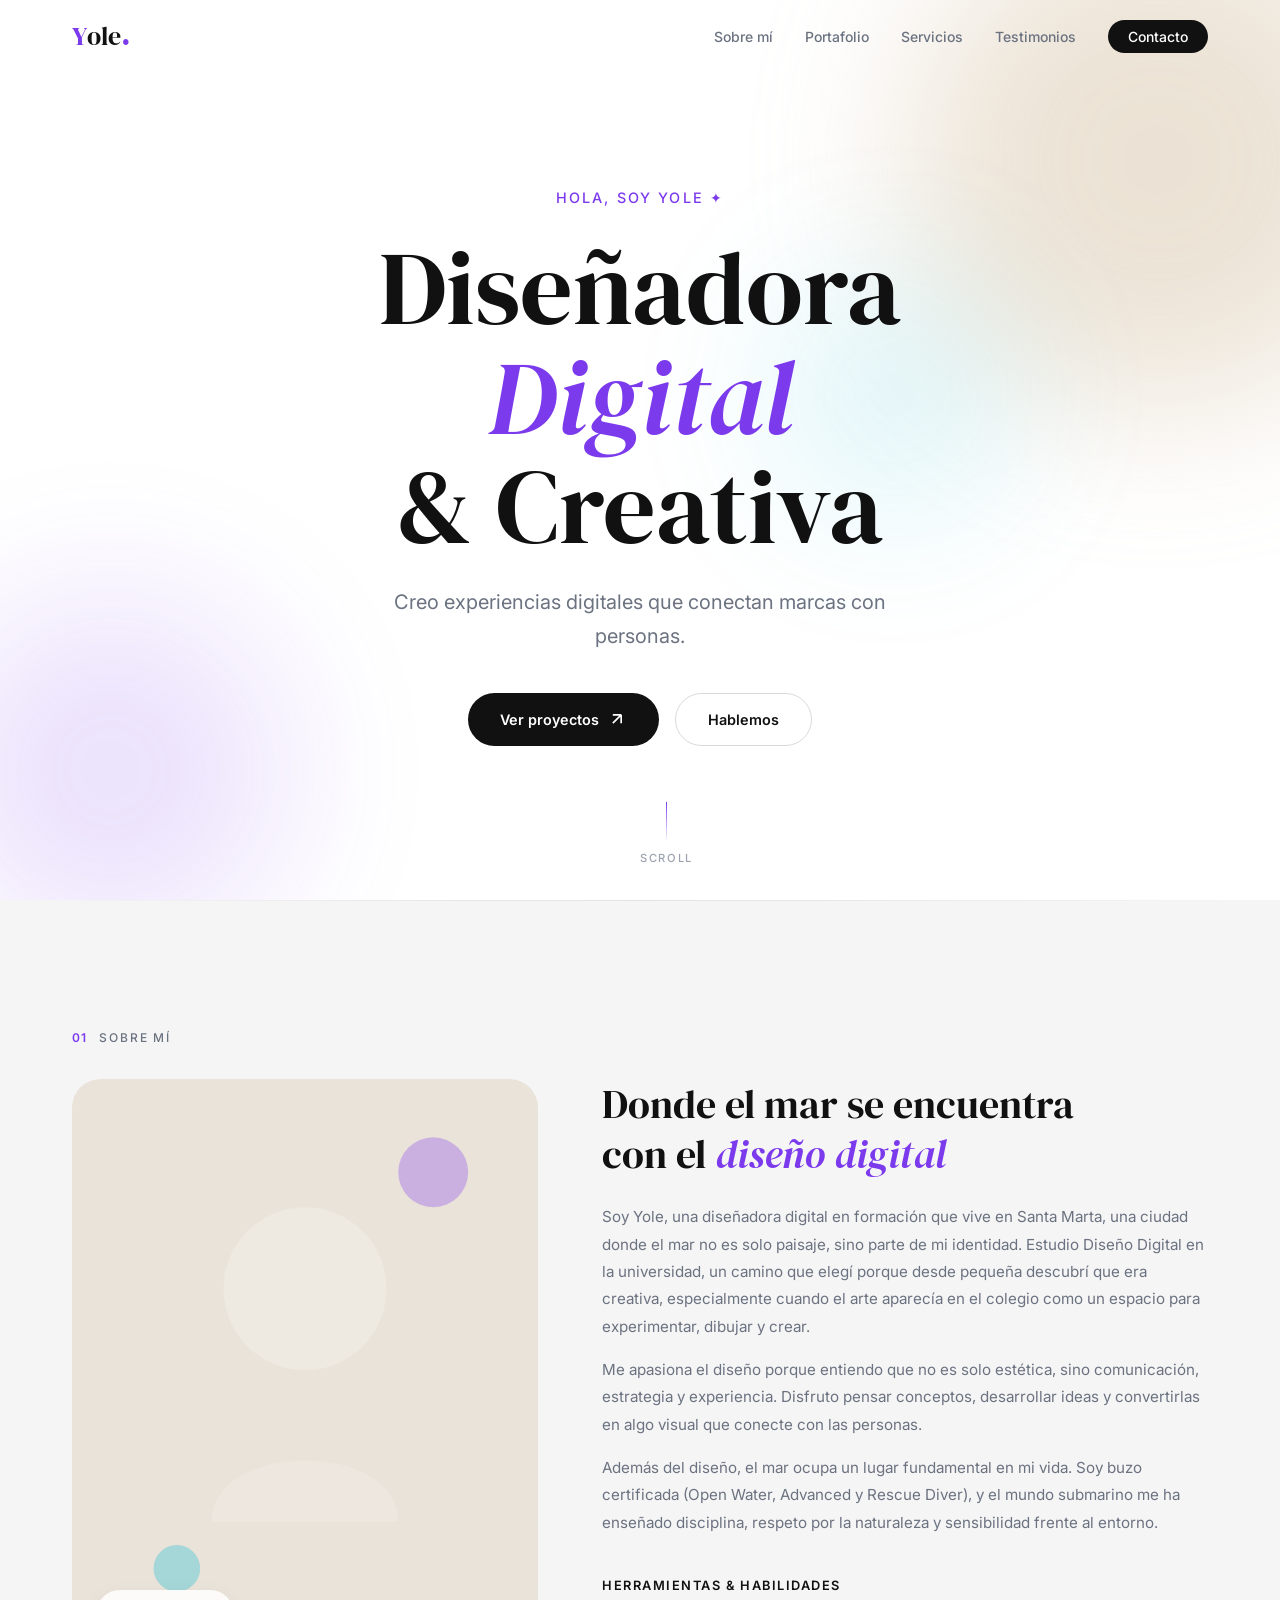
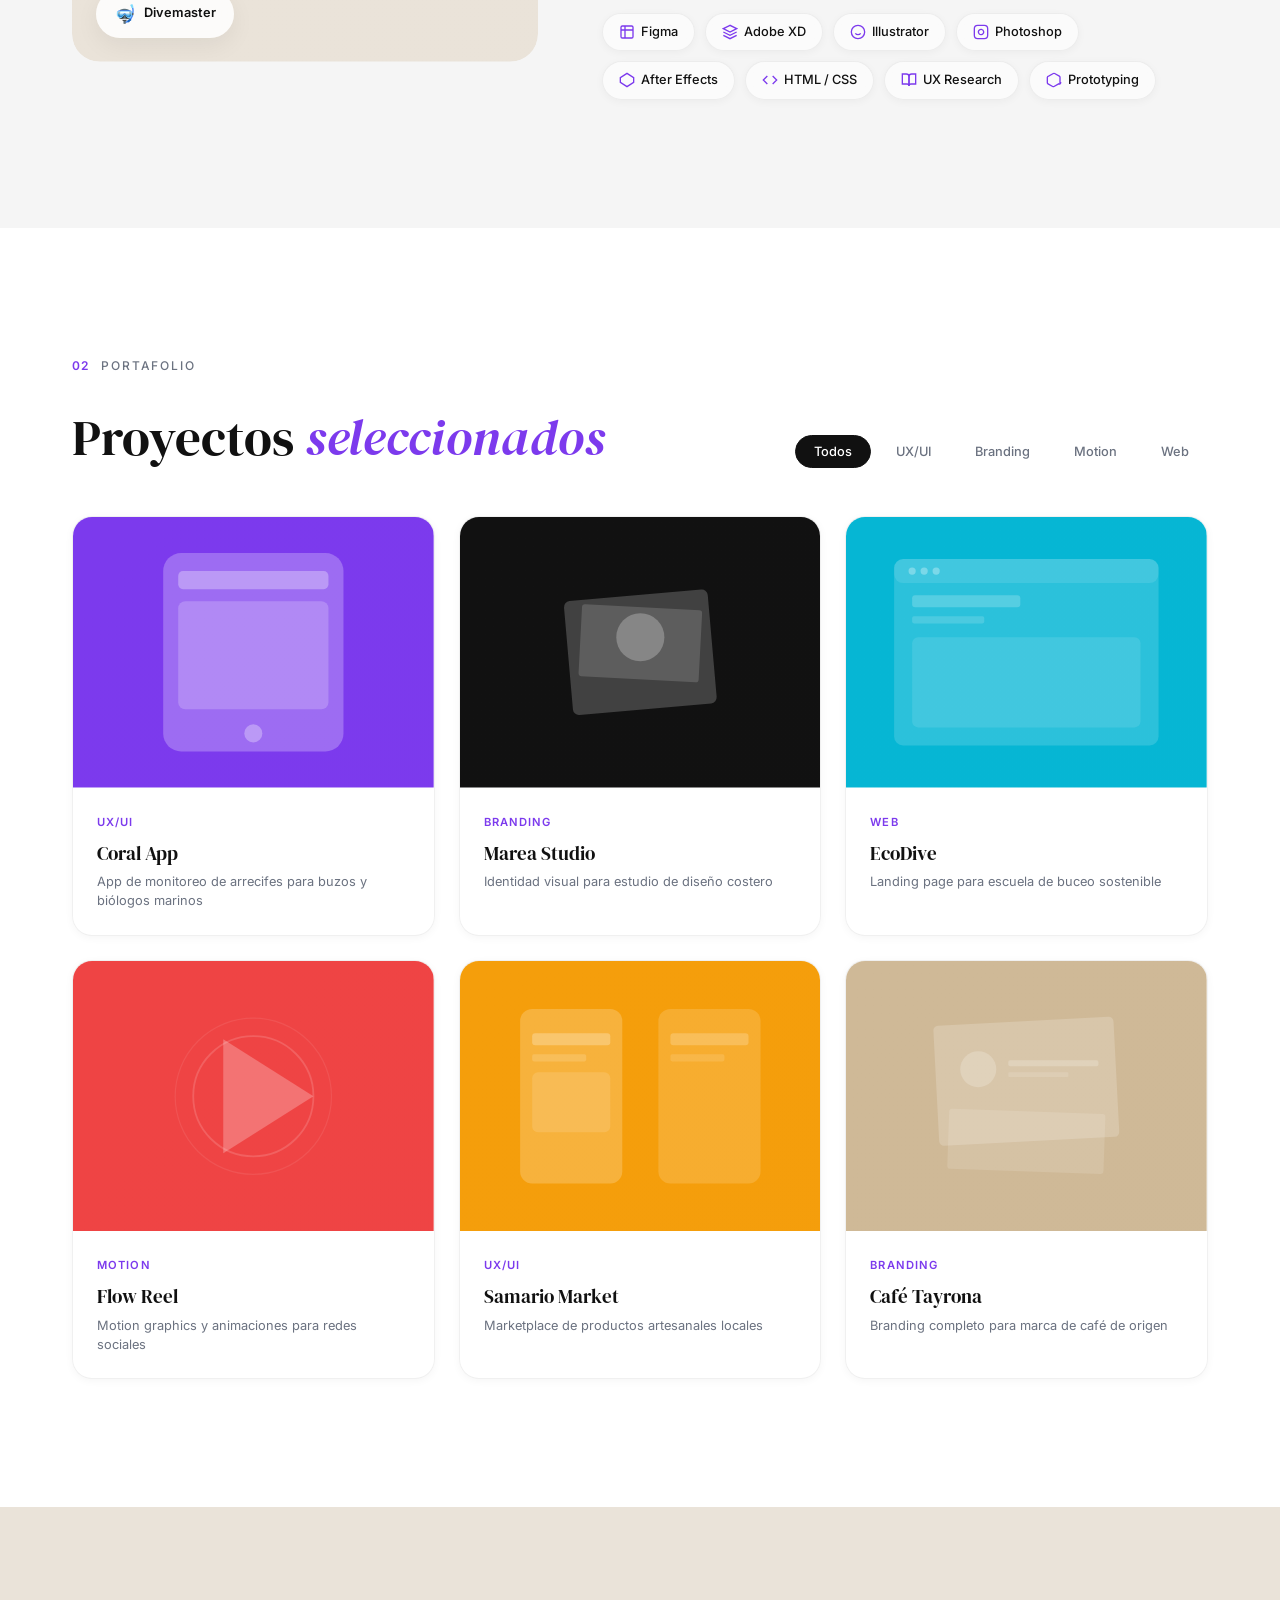
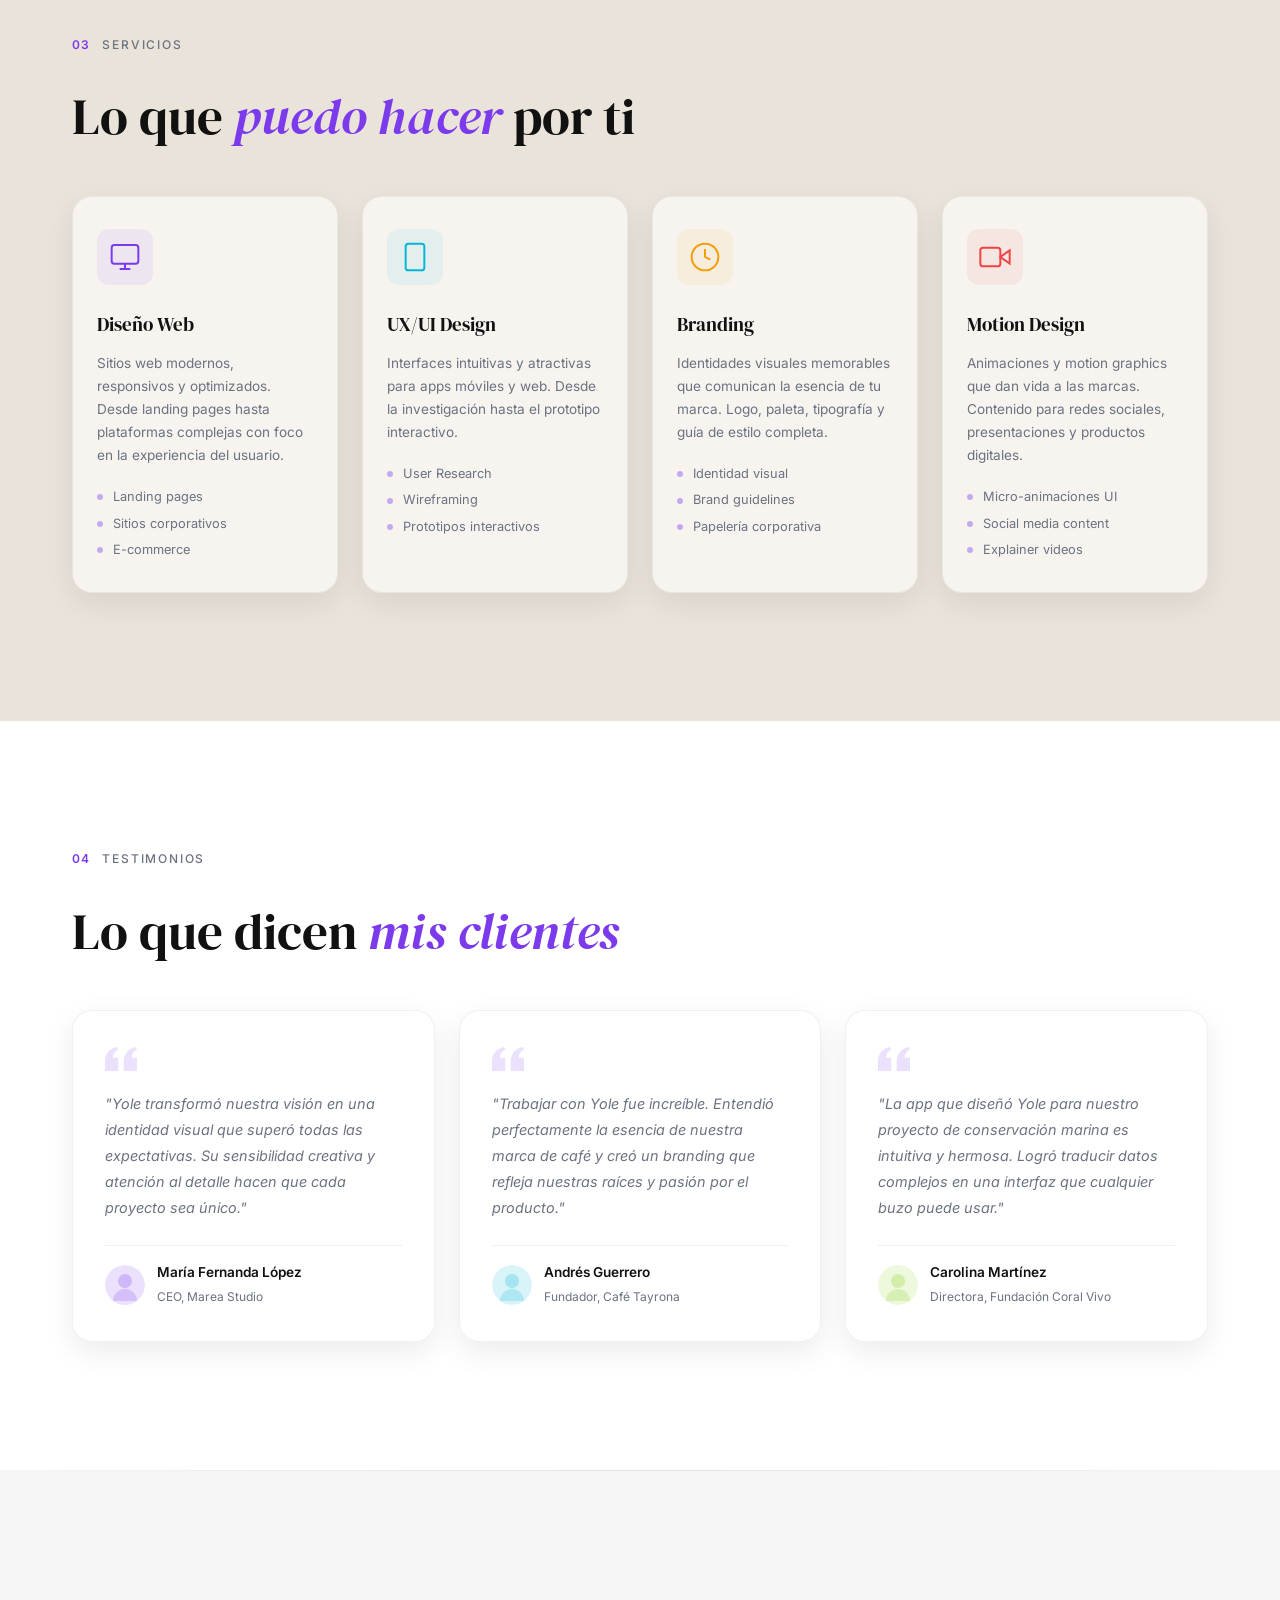
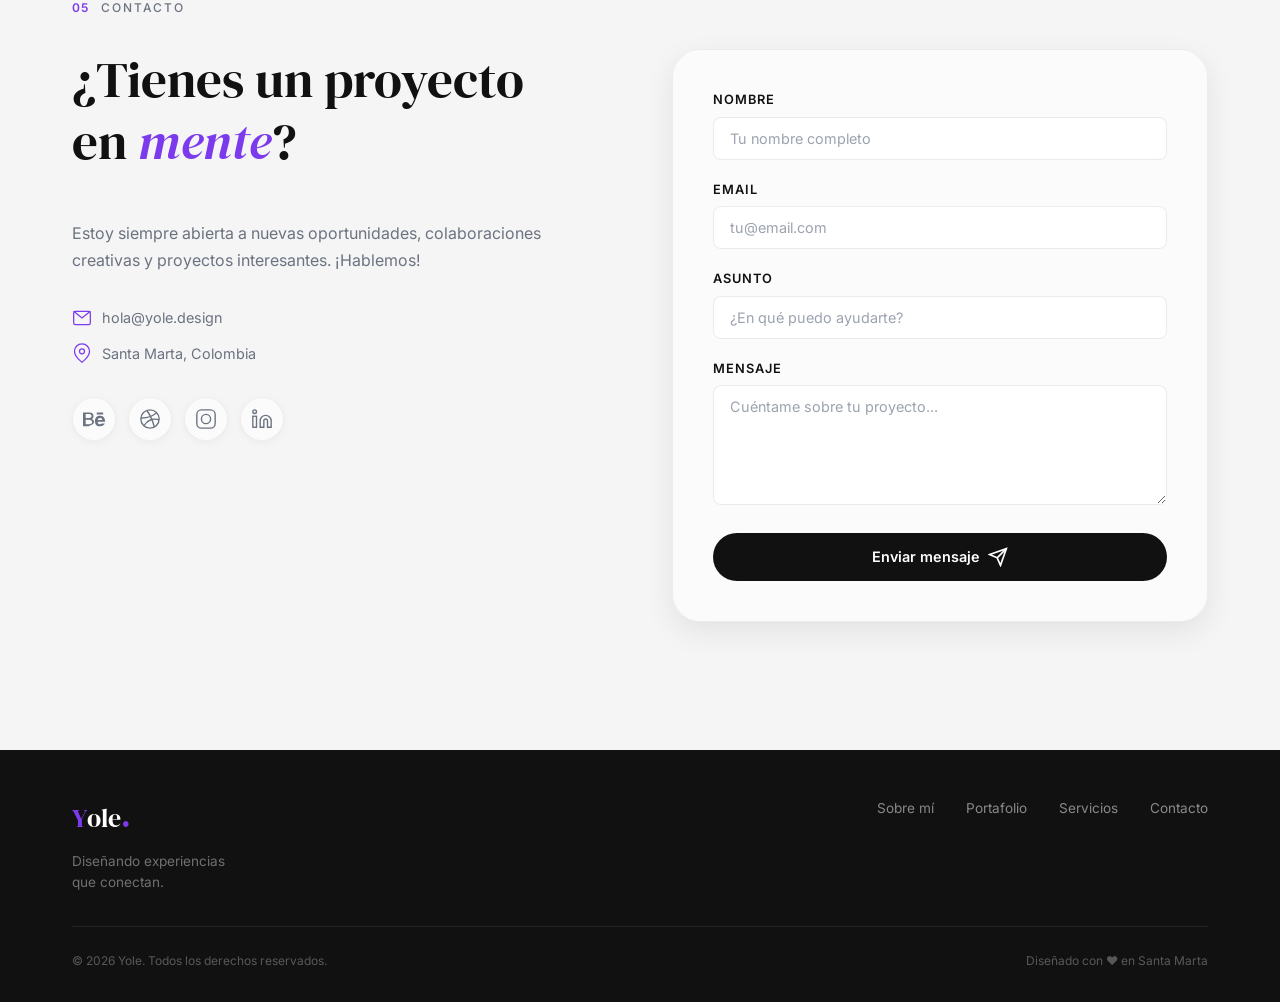
==== commit ccf81f1f: "Update index.html" ====
--- a/portafolio 3/index.html
+++ b/portafolio 3/index.html
@@ -96,7 +96,7 @@
             </div>
             <div class="about-image-badge">
               <span class="badge-icon">🤿</span>
-              <span class="badge-text">Rescue Diver</span>
+              <span class="badge-text">Divemaster</span>
             </div>
           </div>
         </div>
